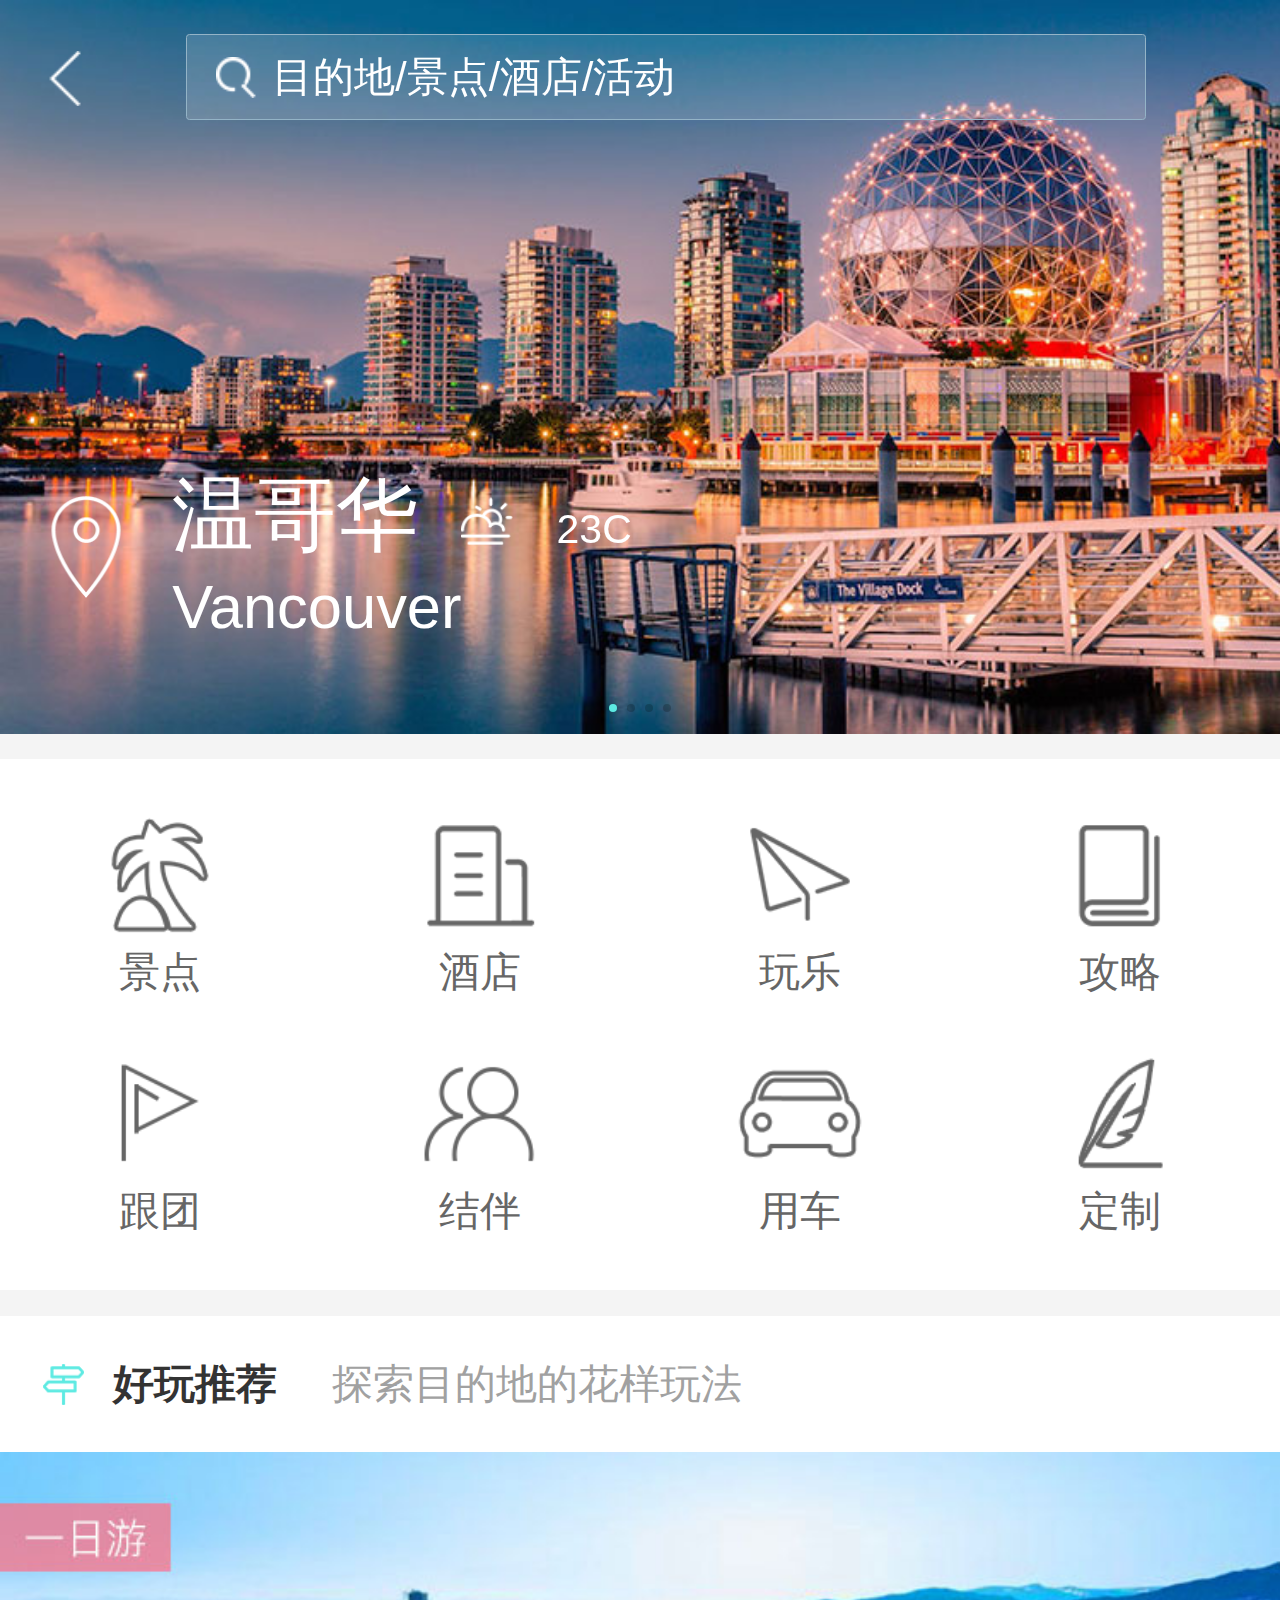
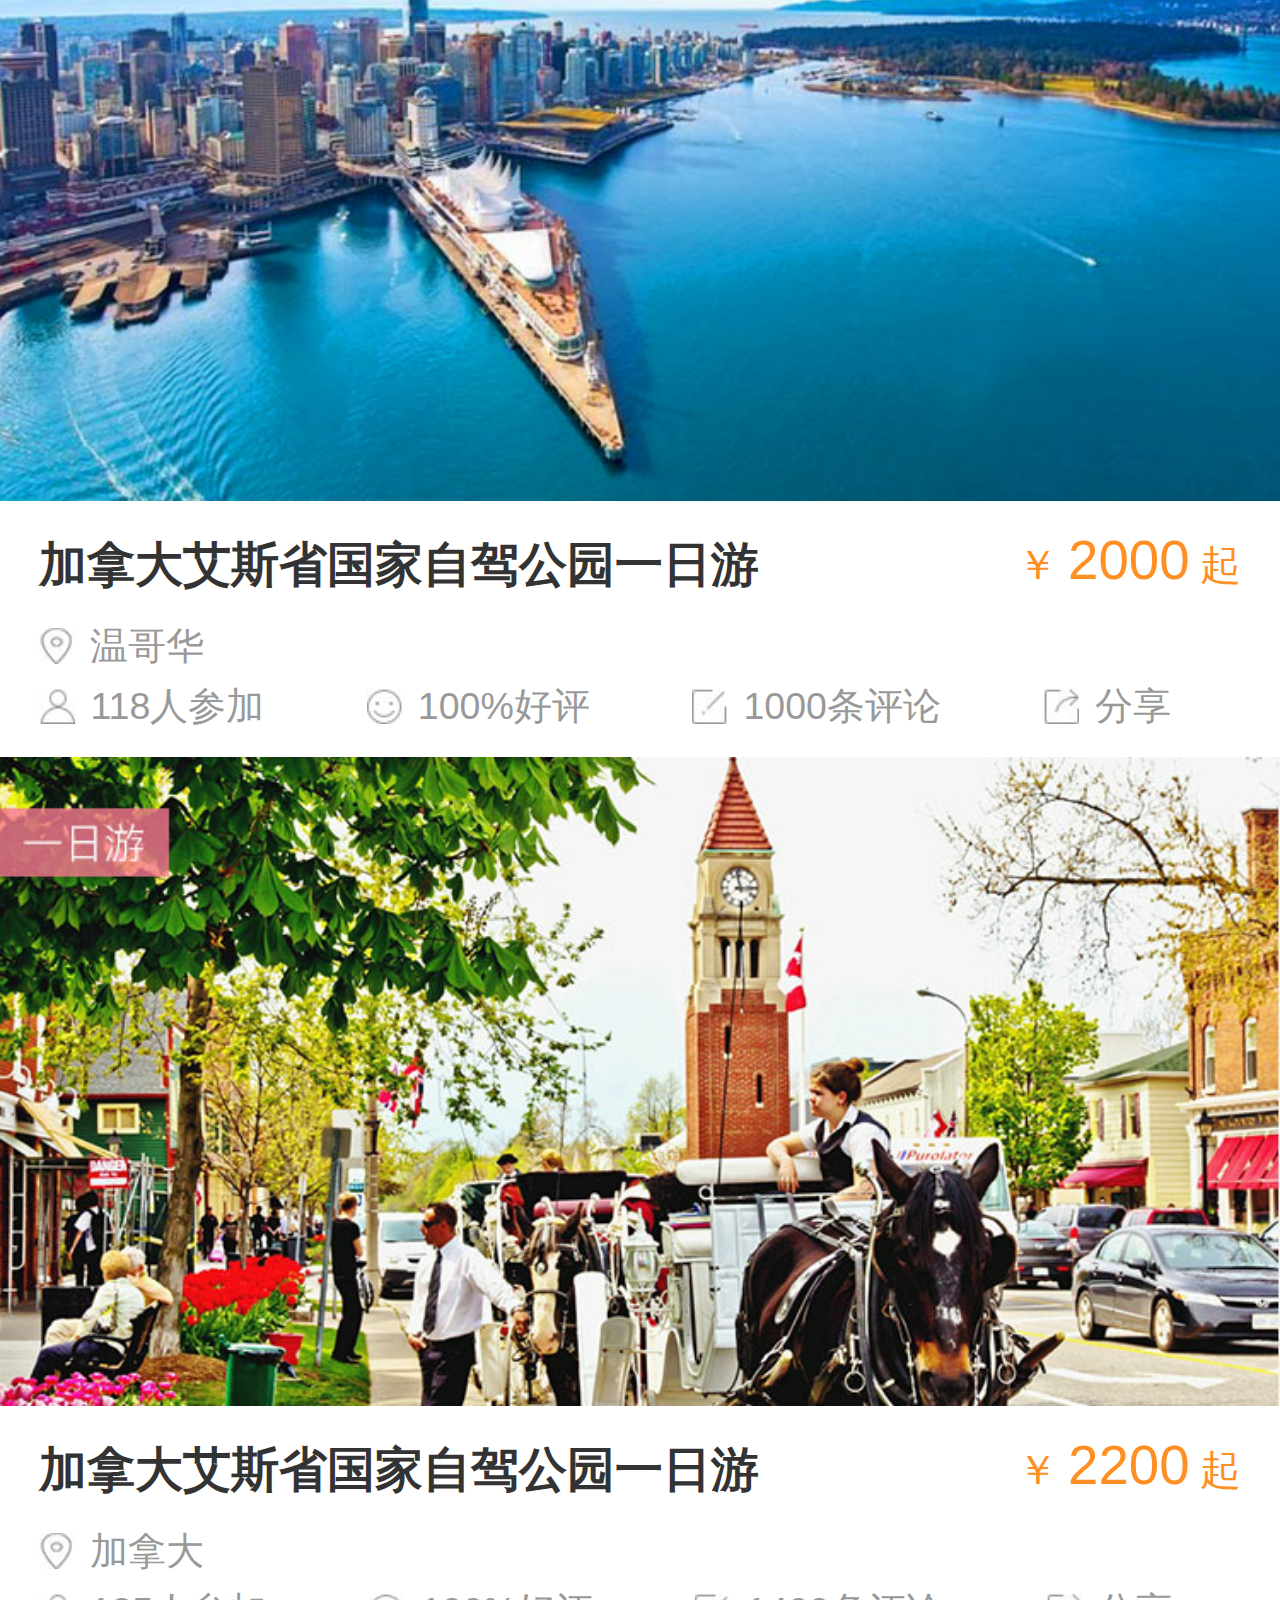
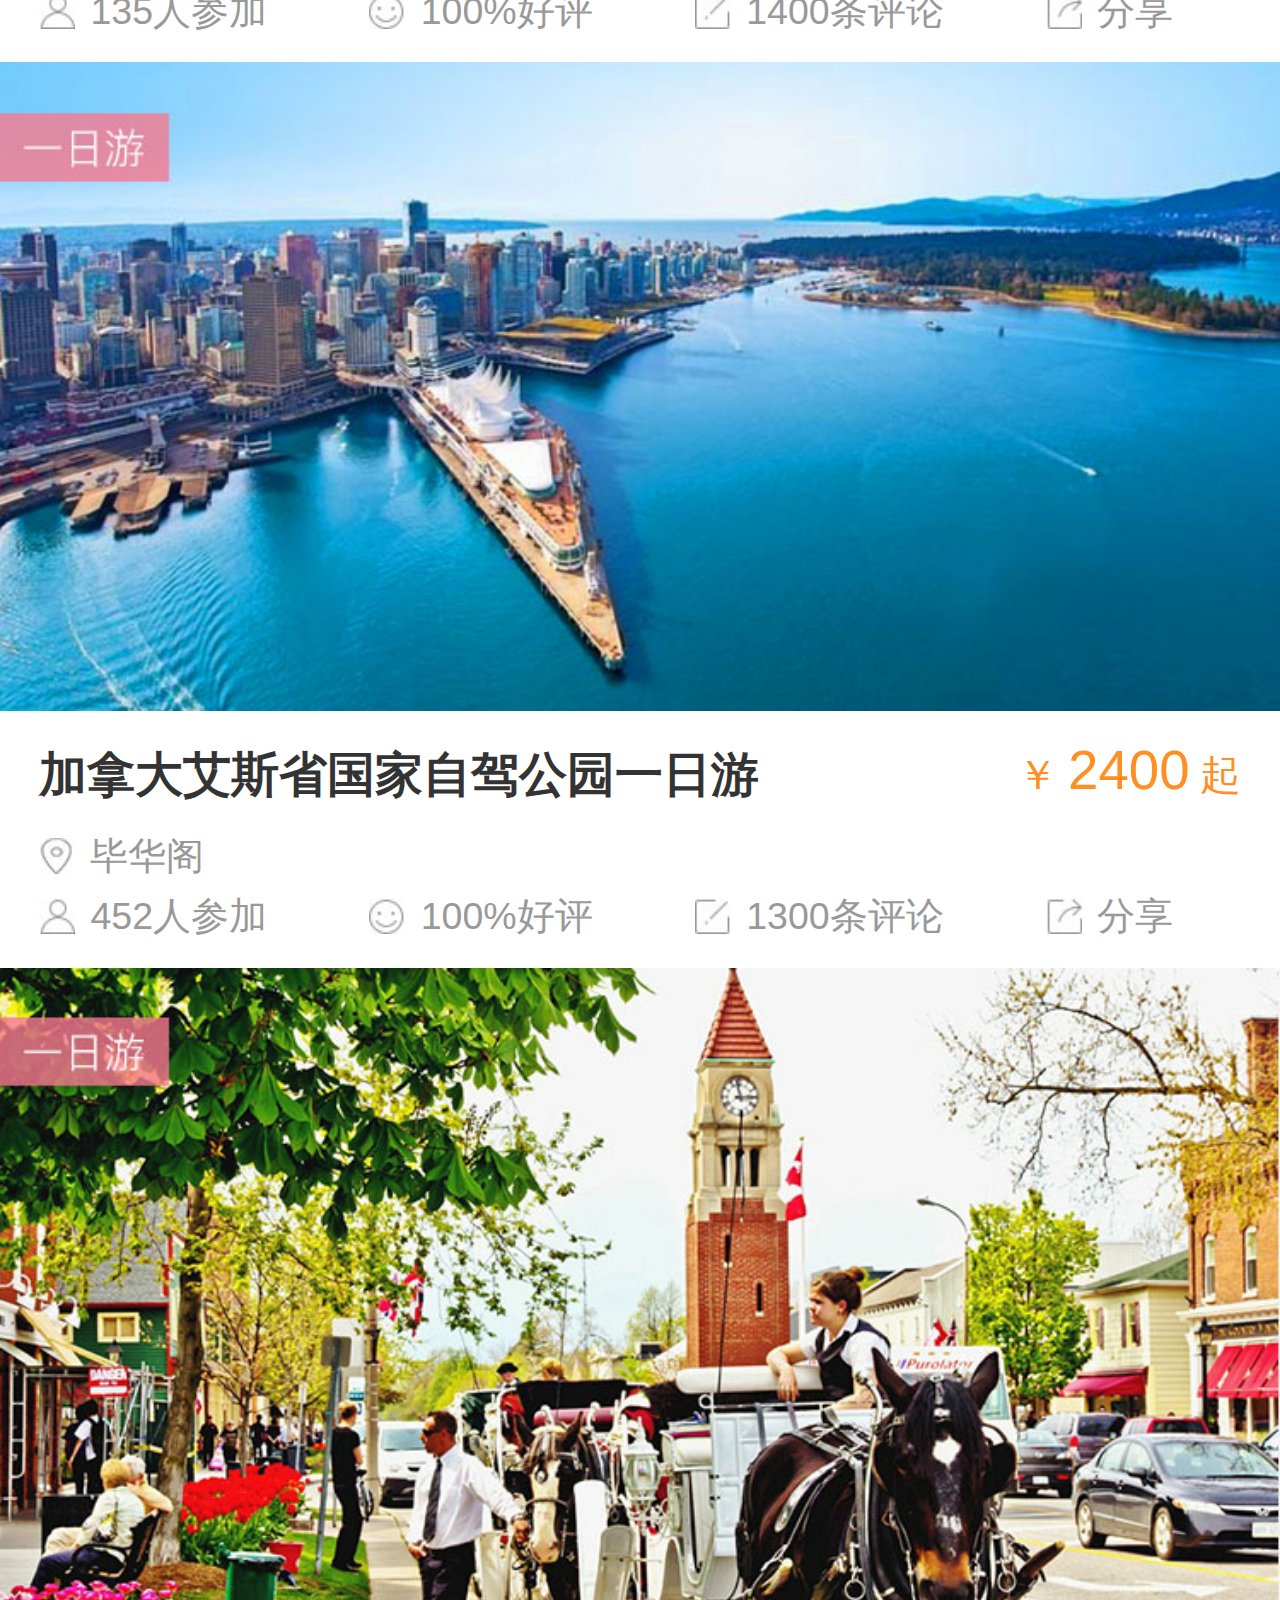
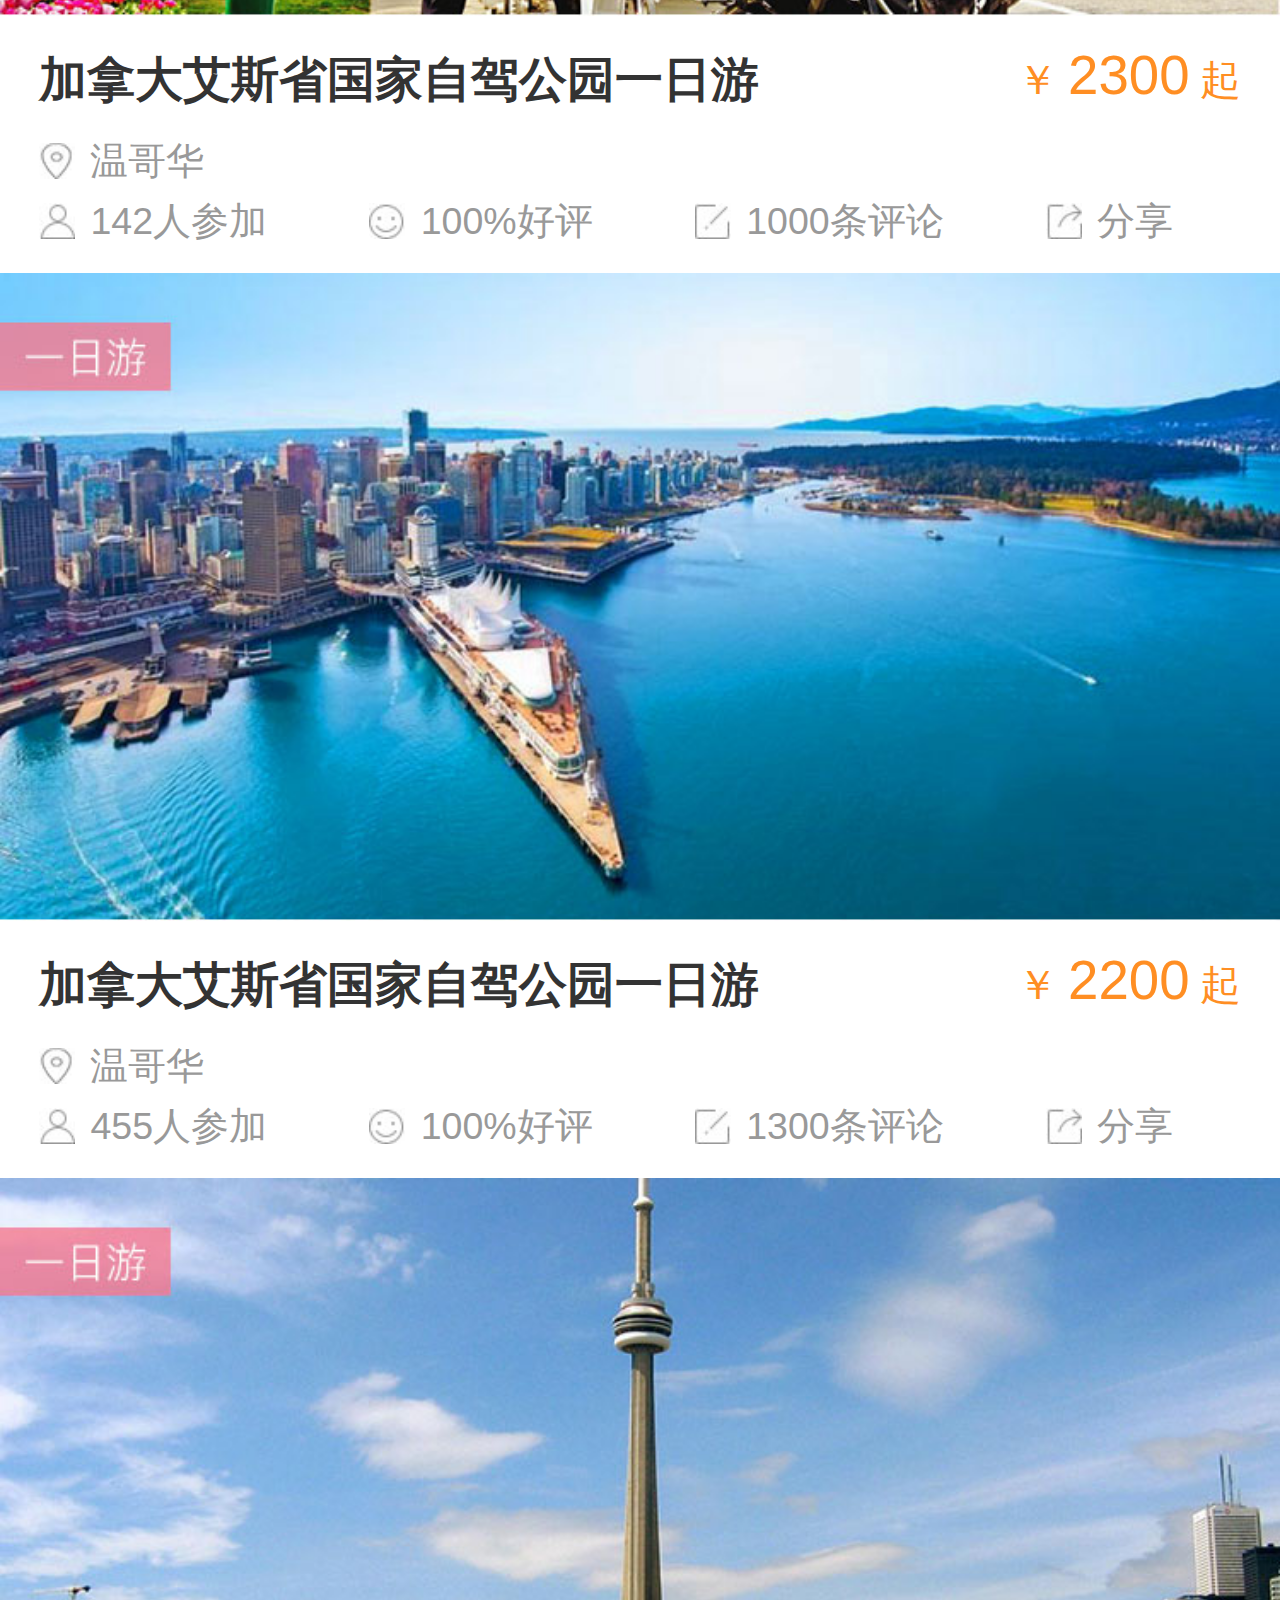
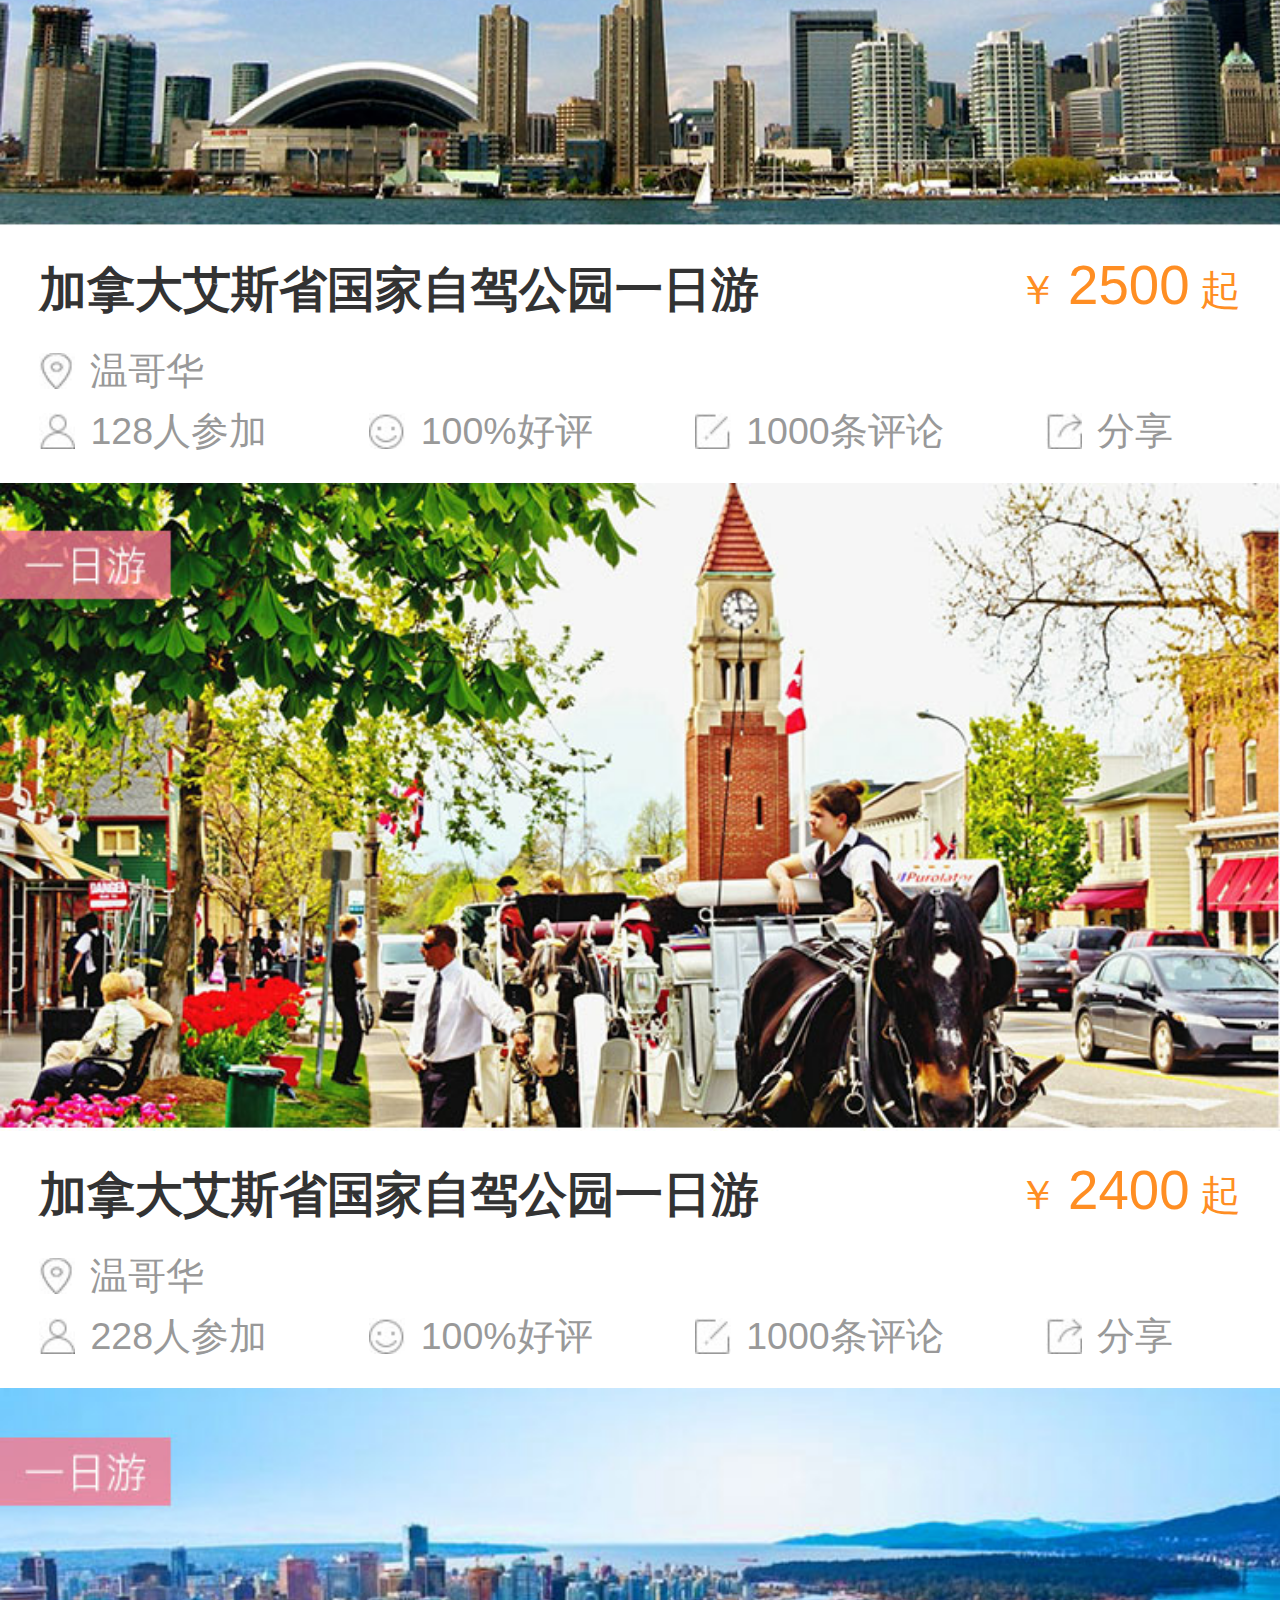
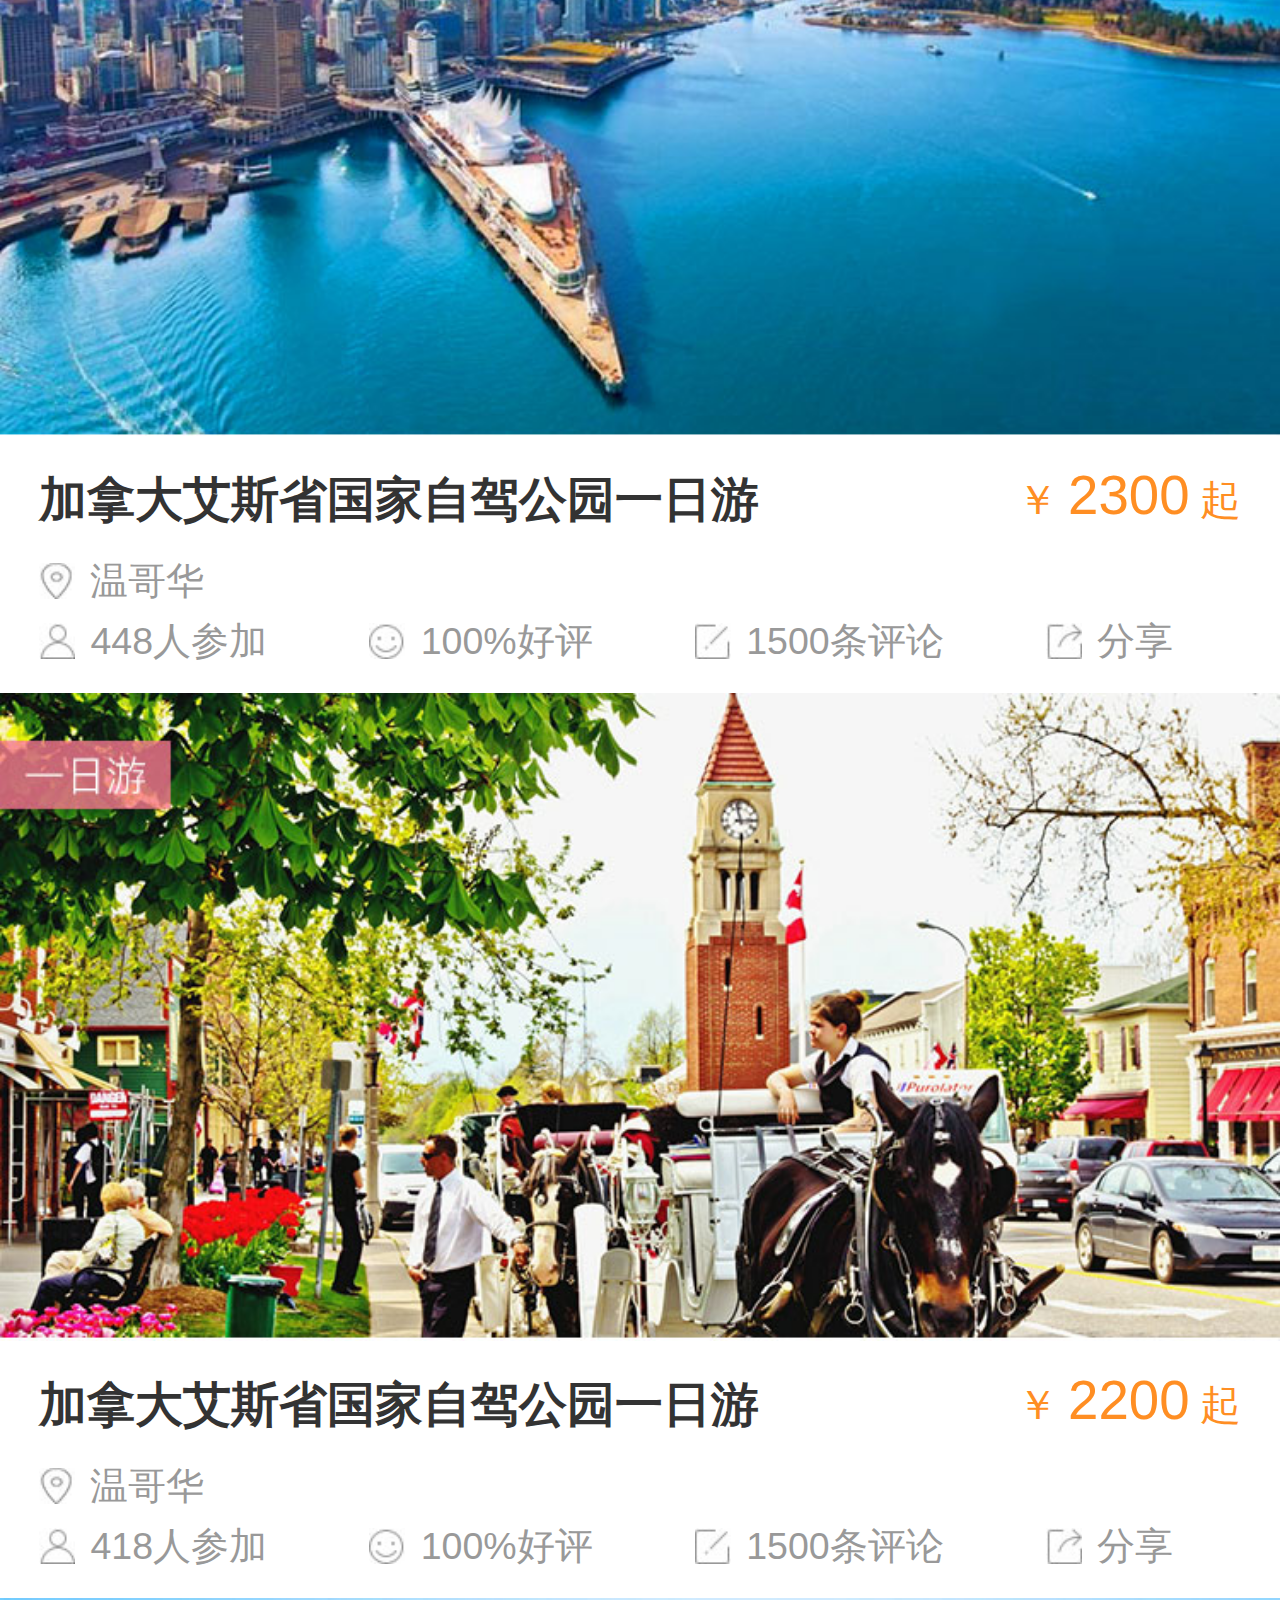
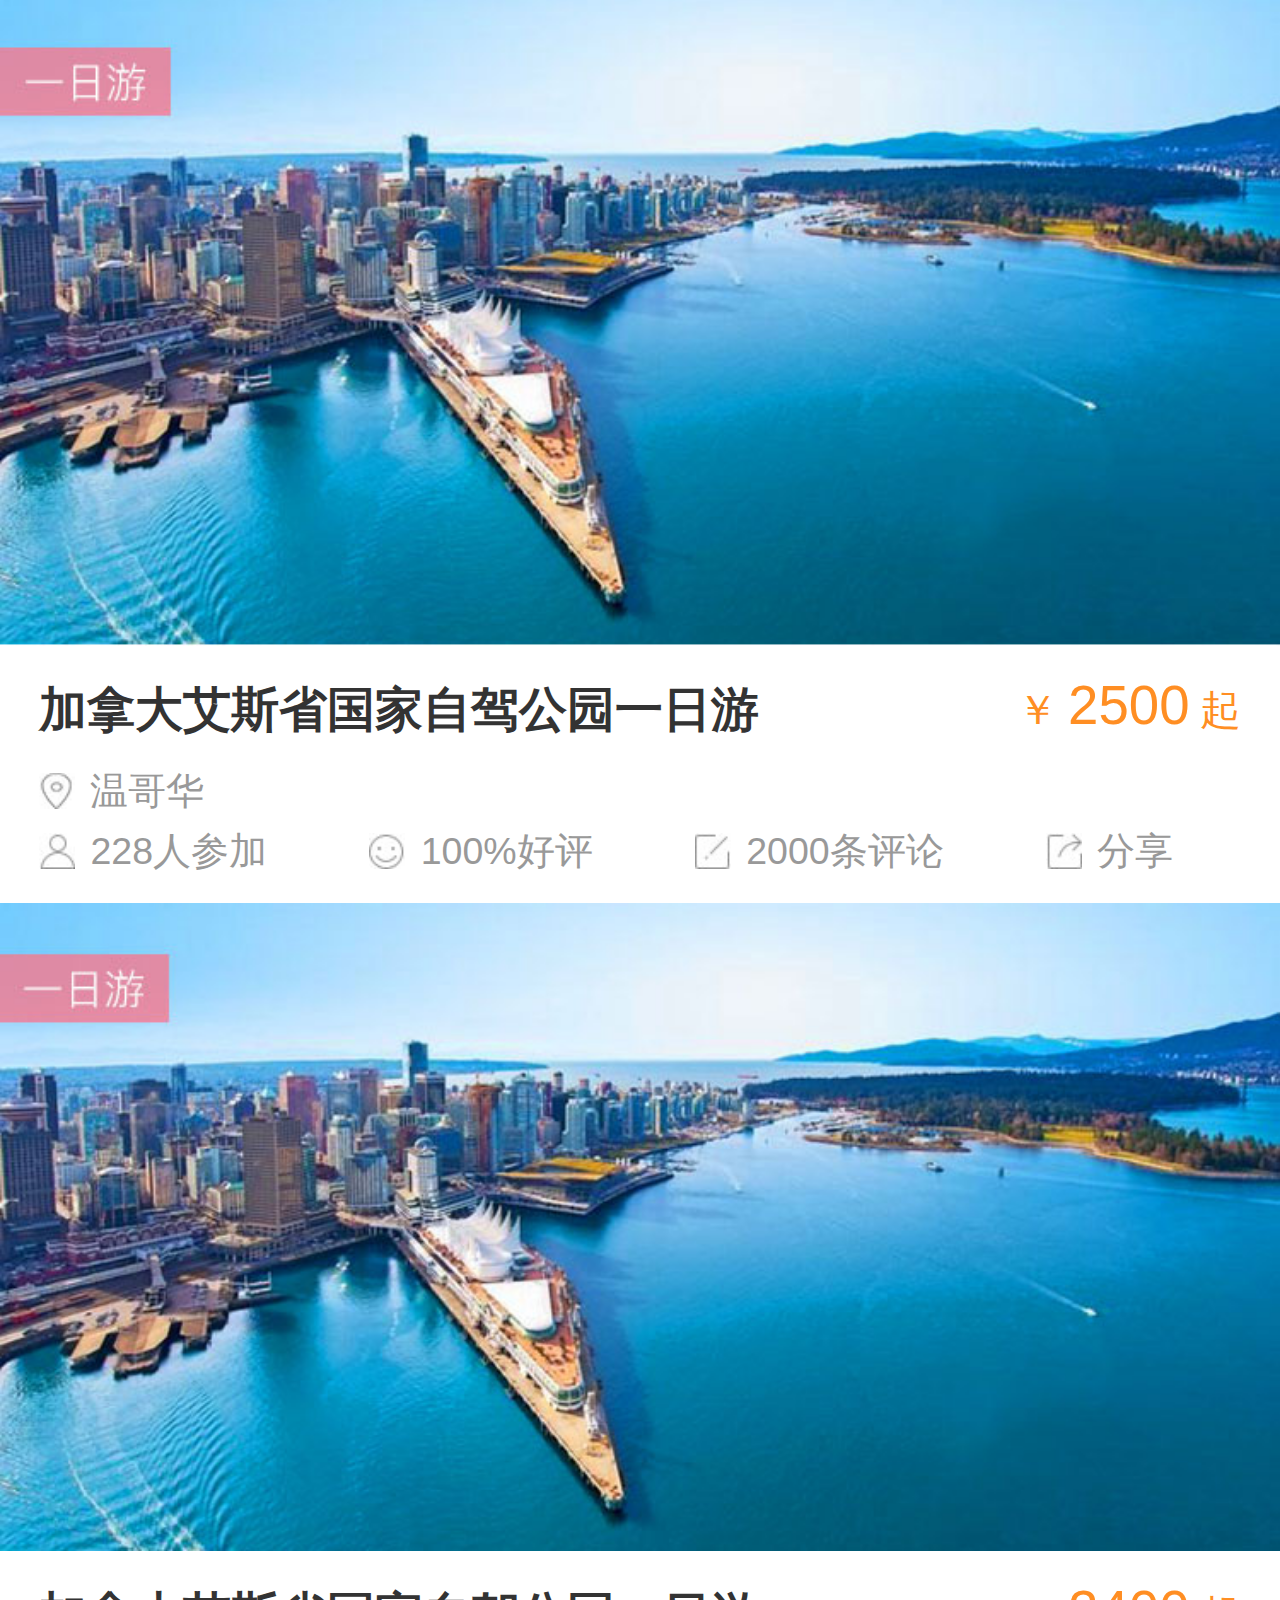
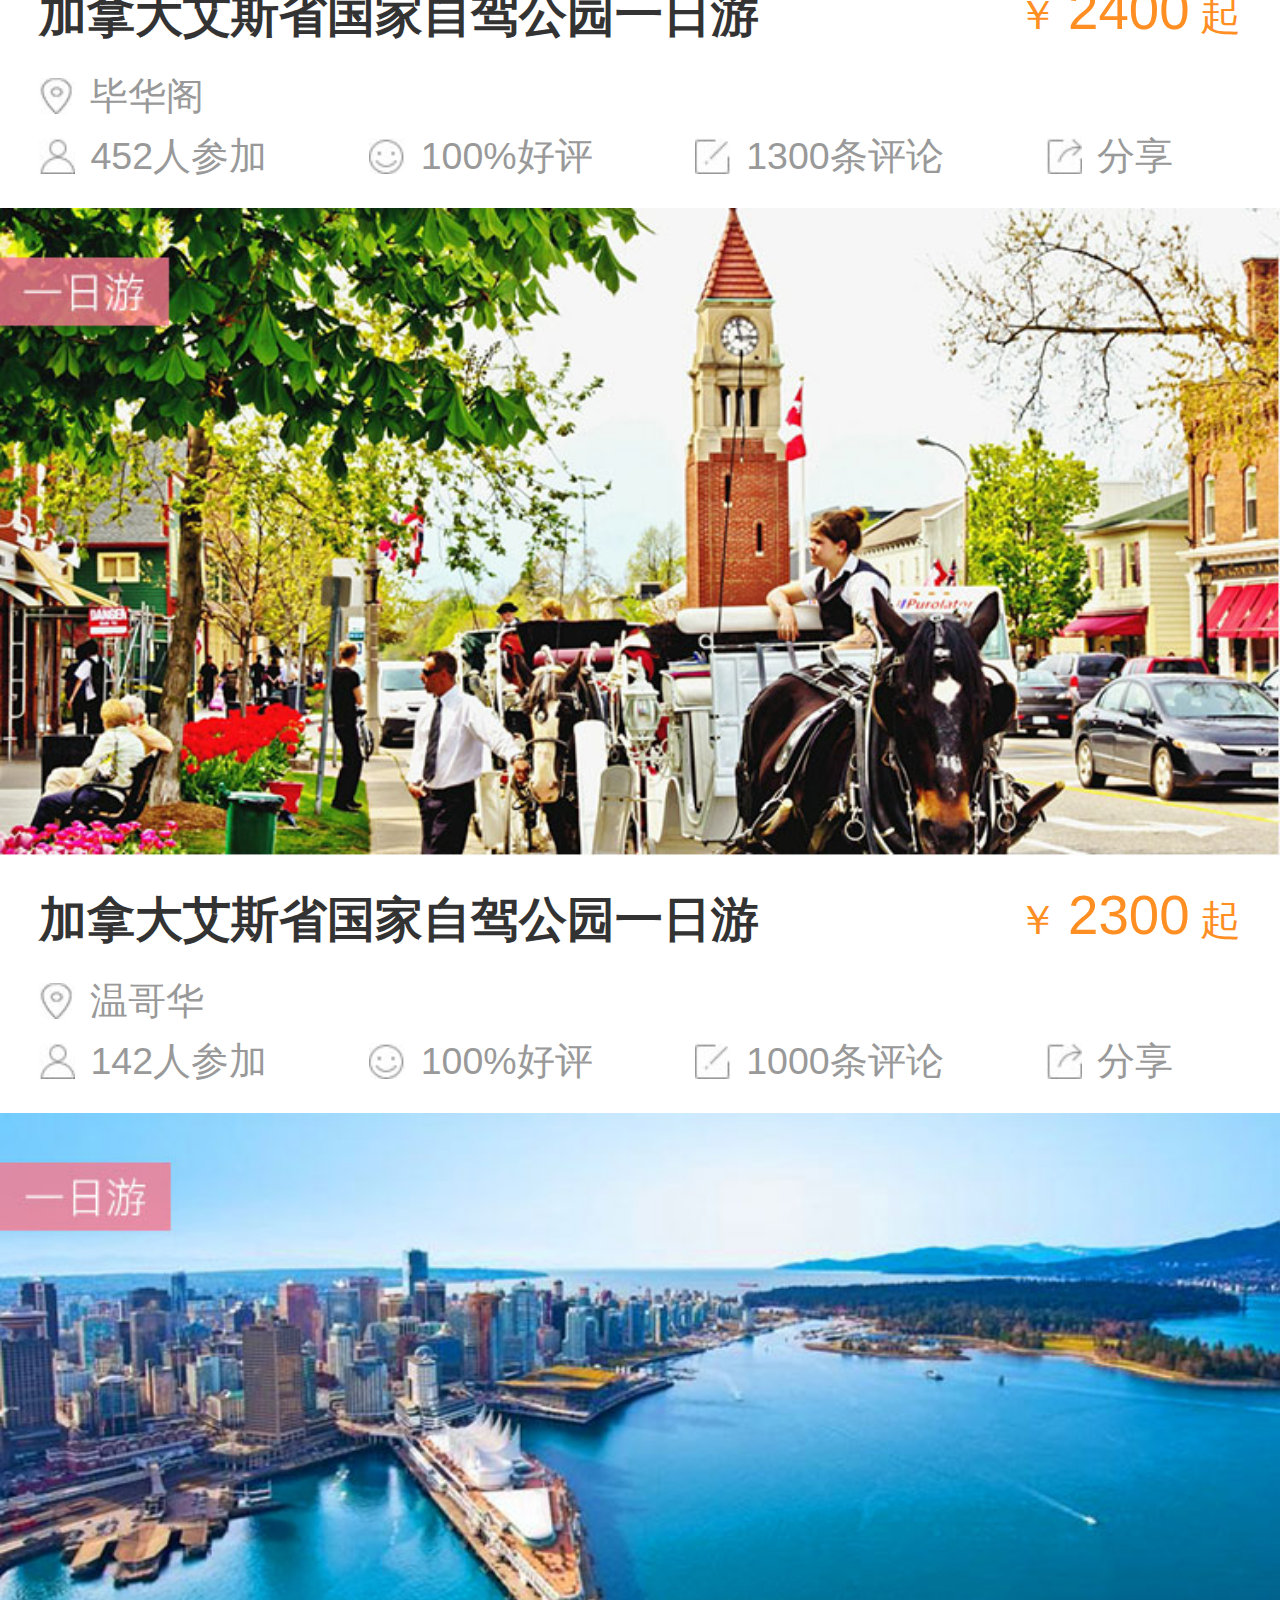
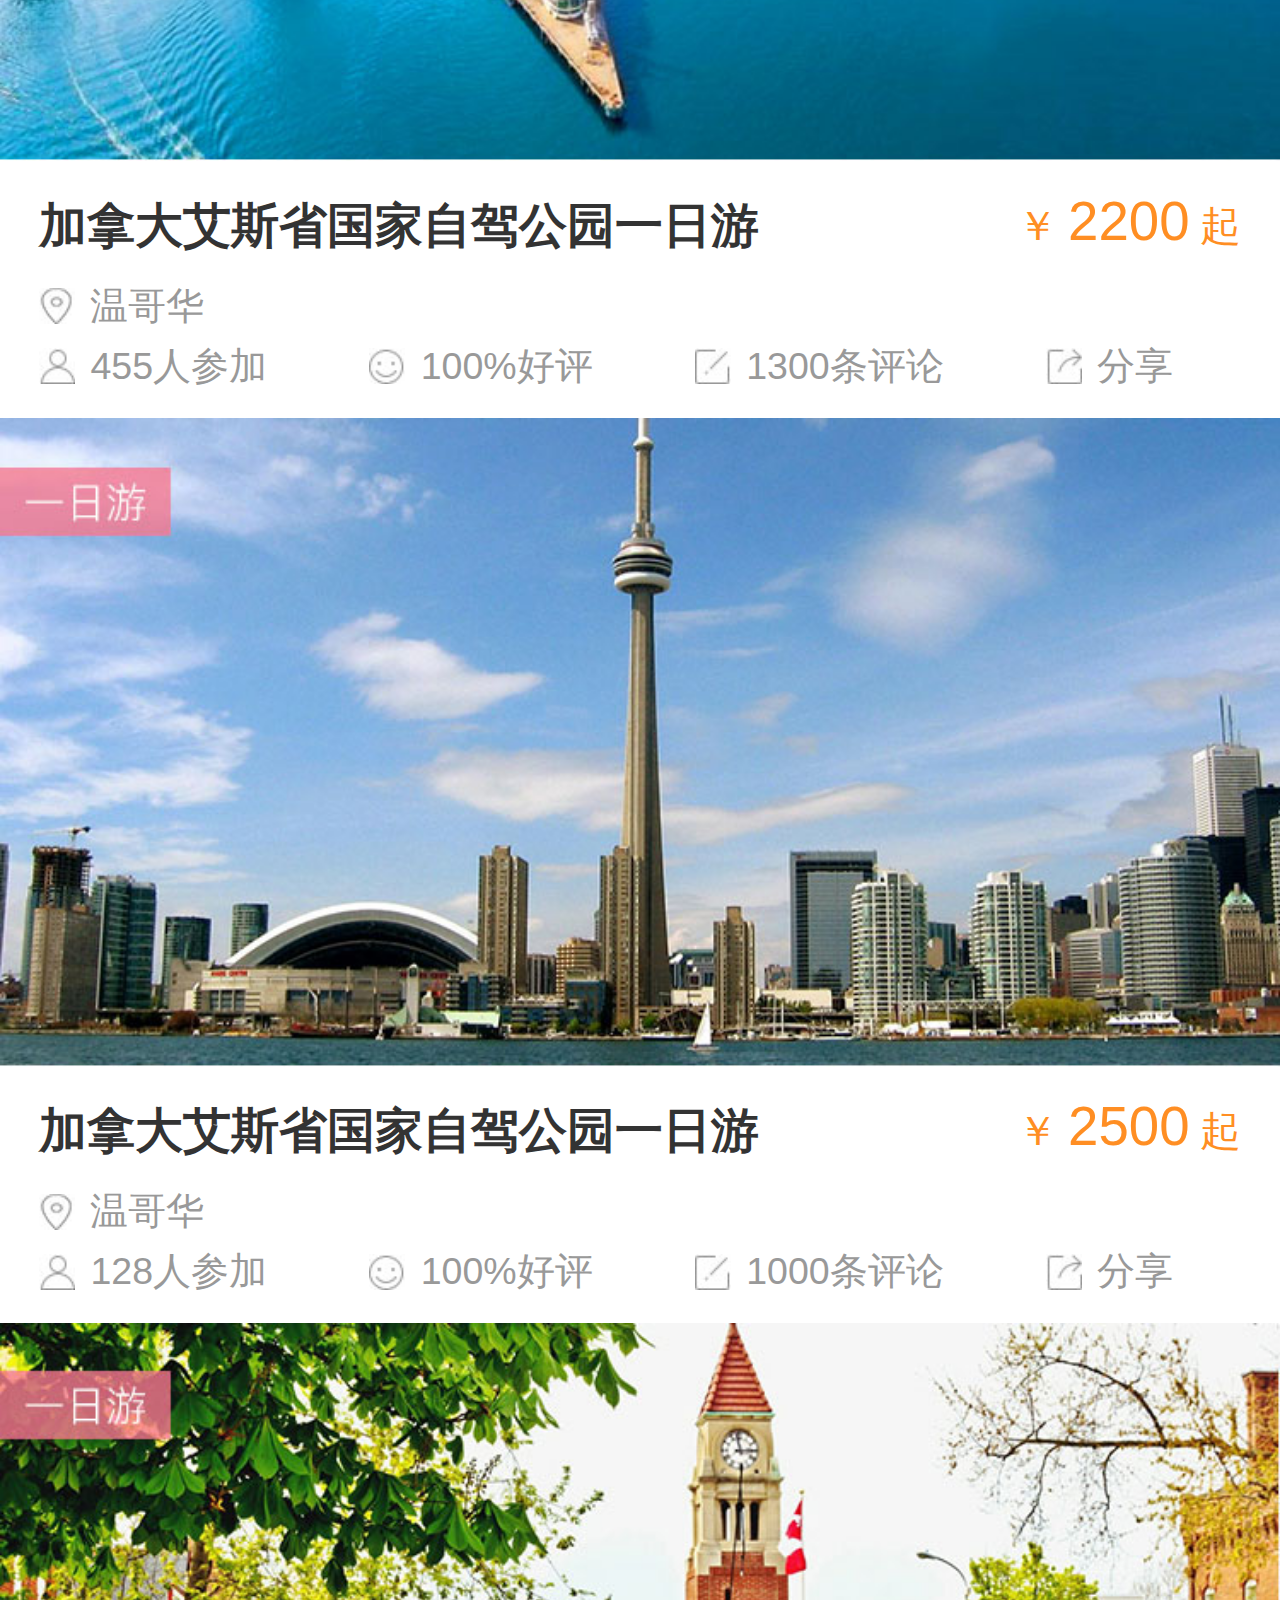
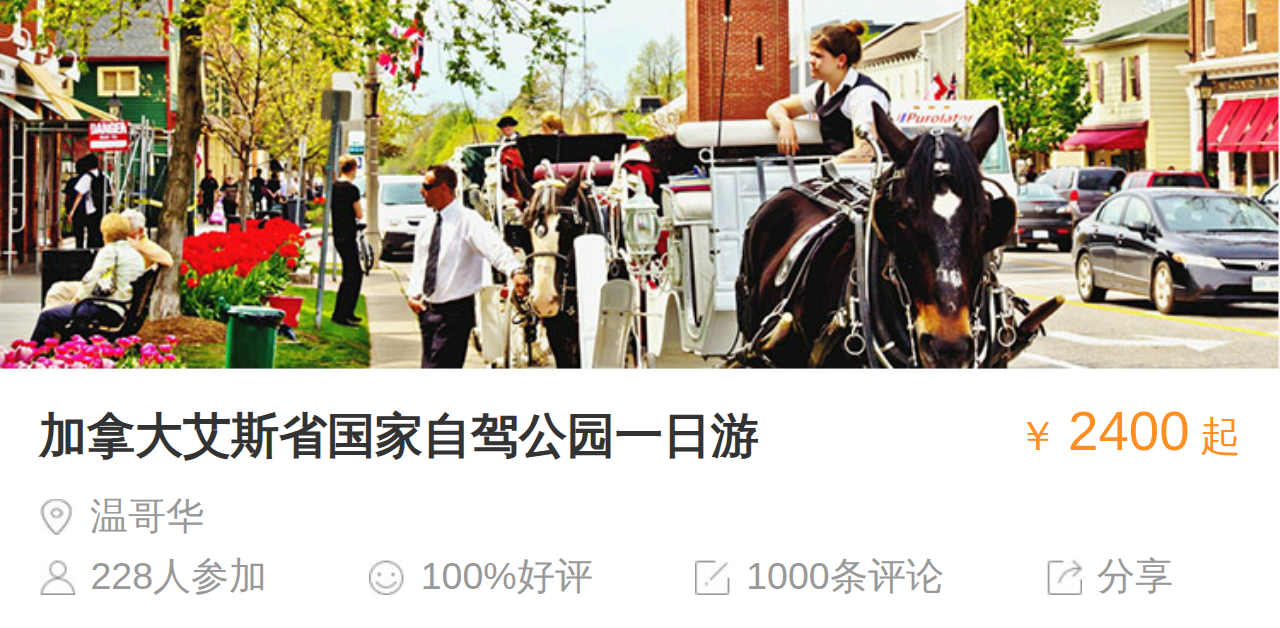
==== main.html @ 45d976ab "22" ====
<!DOCTYPE html>
<html>
<head lang="en">
    <meta charset="UTF-8">
    <meta name="viewport" content="width=device-width,initial-scale=1">
    <title>main</title>
    <link rel="stylesheet" href="plugins/swiper.css"/>
    <link rel="stylesheet" href="css/style.css"/>
    <link rel="stylesheet" href="css/main.css"/>
</head>
<body>
    <!--banner轮播区域-->
    <div class="swiper-container">
        <div class="swiper-wrapper">
            <div class="swiper-slide">
                <img src="images/banner01.jpg" alt="">
            </div>
            <div class="swiper-slide"><img src="images/banner01.jpg" alt=""></div>
            <div class="swiper-slide"><img src="images/banner01.jpg" alt=""></div>
            <div class="swiper-slide"><img src="images/banner01.jpg" alt=""></div>
        </div>
        <div class="swiper-pagination"></div>
    </div>
    <div class="txtArea">
        <div class="top">
            <a href="javascript:;" class="returnBtn"></a>
            <form action="">
                <label>
                    <input type="text" placeholder="目的地/景点/酒店/活动"/>
                </label>
            </form>
        </div>
        <div class="bot clearfix">
            <div class="pic"><img src="images/cityPosition.png" alt=""/></div>
            <div class="info_text">
                <p>
                    <span>温哥华</span>
                    <img src="images/weather.png" alt=""/>
                    <span class="wen_du">23C</span>
                </p>
                <p>
                    Vancouver
                </p>
            </div>
        </div>
    </div>

    <!-- 导航-->
    <div class="nav">
        <ul class="flex">
            <li>
                <a href="javascript:;">
                    <img src="images/sight.png" alt=""/><br>
                    <span>景点</span>
                </a>
            </li>
            <li>
                <a href="javascript:;">
                    <img src="images/bar.png" alt=""/><br>
                    <span>酒店</span>
                </a>
            </li>
            <li>
                <a href="javascript:;">
                    <img src="images/plane2.png" alt=""/><br>
                    <span>玩乐</span>
                </a>
            </li>
            <li>
                <a href="javascript:;">
                    <img src="images/strge.png" alt=""/><br>
                    <span>攻略</span>
                </a>
            </li>
            <li>
                <a href="javascript:;">
                    <img src="images/flag.png" alt=""/><br>
                    <span>跟团</span>
                </a>
            </li>
            <li>
                <a href="javascript:;">
                    <img src="images/person.png" alt=""/><br>
                    <span>结伴</span>
                </a>
            </li>
            <li>
                <a href="javascript:;">
                    <img src="images/car.png" alt=""/><br>
                    <span>用车</span>
                </a>
            </li>
            <li>
                <a href="javascript:;">
                    <img src="images/order.png" alt=""/><br>
                    <span>定制</span>
                </a>
            </li>
        </ul>
    </div>
    <div class="main">
        <!-- 标题-->
        <div class="title">
            <h4>
                 好玩推荐
                <span>探索目的地的花样玩法</span>
            </h4>
        </div>
        <!-- 风景展示-->
        <ul></ul>
    </div>
</body>
</html>
<script src="js/jquery-3.1.0.min.js"></script>
<script src="plugins/swiper-3.4.1.min.js"></script>
<script src="js/resize.js"></script>
<script src="js/Maindata.js"></script>
<script>
    $(function(){
        GetData.init();
    })
</script>
---- css/style.css ----
body,h1,h2,h3,h4,h5,h6,dl,dd,dt,ol,ul,a,p{padding:0;margin:0;}
body{font-family:"Microsoft Yahei",Arial,Helvetica,sans-serif;}
ul li,ol li{list-style:none;}
img,input{border:none;vertical-align:top;outline:none;}
a{text-decoration:none;outline:none;}
.clearfix:after{content:"200B";display:block;height:0;font-size:0;clear:both;}
i{font-style:normal;font-family:consolas;color:#666;}
.flex{display:flex;flex-wrap: wrap;justify-content: space-between;}
body,html{height:100%;}
::-webkit-input-placeholder {color:#fff;}
::-moz-placeholder{color:#fff}
::-moz-placeholder{color:#fff;}
::-ms-input-placeholder{color:#fff;}
---- css/main.css ----
body {
  background: #f4f4f4;
}
.swiper-wrapper {
  position: relative;
}
.swiper-wrapper img {
  width: 100%;
  height: 14.33333333rem;
}
.txtArea {
  position: absolute;
  top: 0;
  height: 40px;
  width: 100%;
  z-index: 10;
}
.txtArea .top {
  margin-top: 0.66666667rem;
  height: 1.6rem;
}
.txtArea .top .returnBtn {
  float: left;
  width: 1.06666667rem;
  height: 1.06666667rem;
  background: url(../images/returnBtn.png) no-repeat center / cover;
  line-height: 1.6rem;
  margin: 0.33333333rem 1.83333333rem 0 0.73333333rem;
}
.txtArea .top label input {
  width: 17rem;
  font-size: 0.8rem;
  height: 1.6rem;
  border-radius: 0.06666667rem;
  border: 1px solid #94b4c7;
  color: white;
  display: block;
  background: rgba(255, 255, 255, 0.15) url(../images/navicon.png) no-repeat 0.56666667rem center;
  background-size: 0.8rem 0.8rem;
  padding-left: 1.66666667rem;
}
.txtArea .bot {
  position: absolute;
  top: 9rem;
}
.txtArea .bot .pic {
  float: left;
}
.txtArea .bot .pic img {
  height: 2.03333333rem;
  width: 2.03333333rem;
  padding: 0.66666667rem 0.66666667rem 0;
}
.txtArea .bot .info_text {
  float: left;
  color: #fff;
}
.txtArea .bot .info_text p {
  font-size: 1.2rem;
}
.txtArea .bot .info_text p span {
  fon-weight: bold;
  font-size: 1.6rem;
}
.txtArea .bot .info_text p span.wen_du {
  font-size: 0.8rem;
}
.txtArea .bot .info_text p img {
  width: 1.03333333rem;
  height: 1.03333333rem;
  padding: 0.66666667rem 0.5rem 0;
}
.nav {
  margin: 0.5rem 0;
  background: #fff;
}
.nav ul {
  padding-bottom: 1rem;
}
.nav ul li {
  text-align: center;
  width: 25%;
  margin-top: 1rem;
}
.nav ul li a {
  color: #666666;
}
.nav ul li a img {
  width: 2.5rem;
  height: 2.5rem;
}
.nav ul li a span {
  font-size: 0.8rem;
  line-height: 1.06666667rem;
}
.main {
  margin-top: 0.5rem;
}
.main .title {
  background: #fff;
  height: 2.66666667rem;
  line-height: 2.66666667rem;
}
.main .title h4 {
  font-size: 0.8rem;
  background: url(../images/arrow.png) no-repeat 0.8rem center;
  padding: 0 2.2rem;
  background-size: 0.86666667rem 0.86666667rem;
  color: #333;
  font-weight: 600;
}
.main .title h4 span {
  font-size: 0.8rem;
  padding: 0 0.86666667rem;
  color: #a1a1a1;
  font-weight: normal;
}
.main ul li {
  background: #fff;
}
.main ul li img {
  width: 100%;
  height: 12.66666667rem;
}
.main ul li .top_info {
  padding: 0.33333333rem 0.76666667rem 0;
}
.main ul li .top_info h4 {
  float: left;
  font-size: 0.93333333rem;
  line-height: 1.83333333rem;
  height: 1.83333333rem;
  color: #333;
}
.main ul li .top_info p {
  float: right;
  line-height: 1.66666667rem;
  color: #ff8e23;
  font-size: 0.8rem;
  height: 1.66666667rem;
}
.main ul li .top_info p span {
  font-size: 1.06666667rem;
  padding: 0 0.2rem;
}
.main ul li .bot_info {
  padding: 0 0.76666667rem 0.5rem;
}
.main ul li .bot_info a {
  color: #999999;
  font-size: 0.73333333rem;
  margin-right: 2rem;
  padding-left: 1rem;
}
.main ul li .bot_info a.place {
  background: url(../images/label01.jpg) no-repeat left center;
  background-size: 0.7rem 0.7rem;
}
.main ul li .bot_info a.joiner {
  background: url(../images/label02.jpg) no-repeat left center;
  background-size: 0.7rem 0.7rem;
}
.main ul li .bot_info a.tise {
  background: url(../images/label03.jpg) no-repeat left center;
  background-size: 0.7rem 0.7rem;
}
.main ul li .bot_info a.num {
  background: url(../images/label04.jpg) no-repeat left center;
  background-size: 0.7rem 0.7rem;
}
.main ul li .bot_info a.share {
  background: url(../images/label05.jpg) no-repeat left center;
  background-size: 0.7rem 0.7rem;
  margin-right: 0;
}
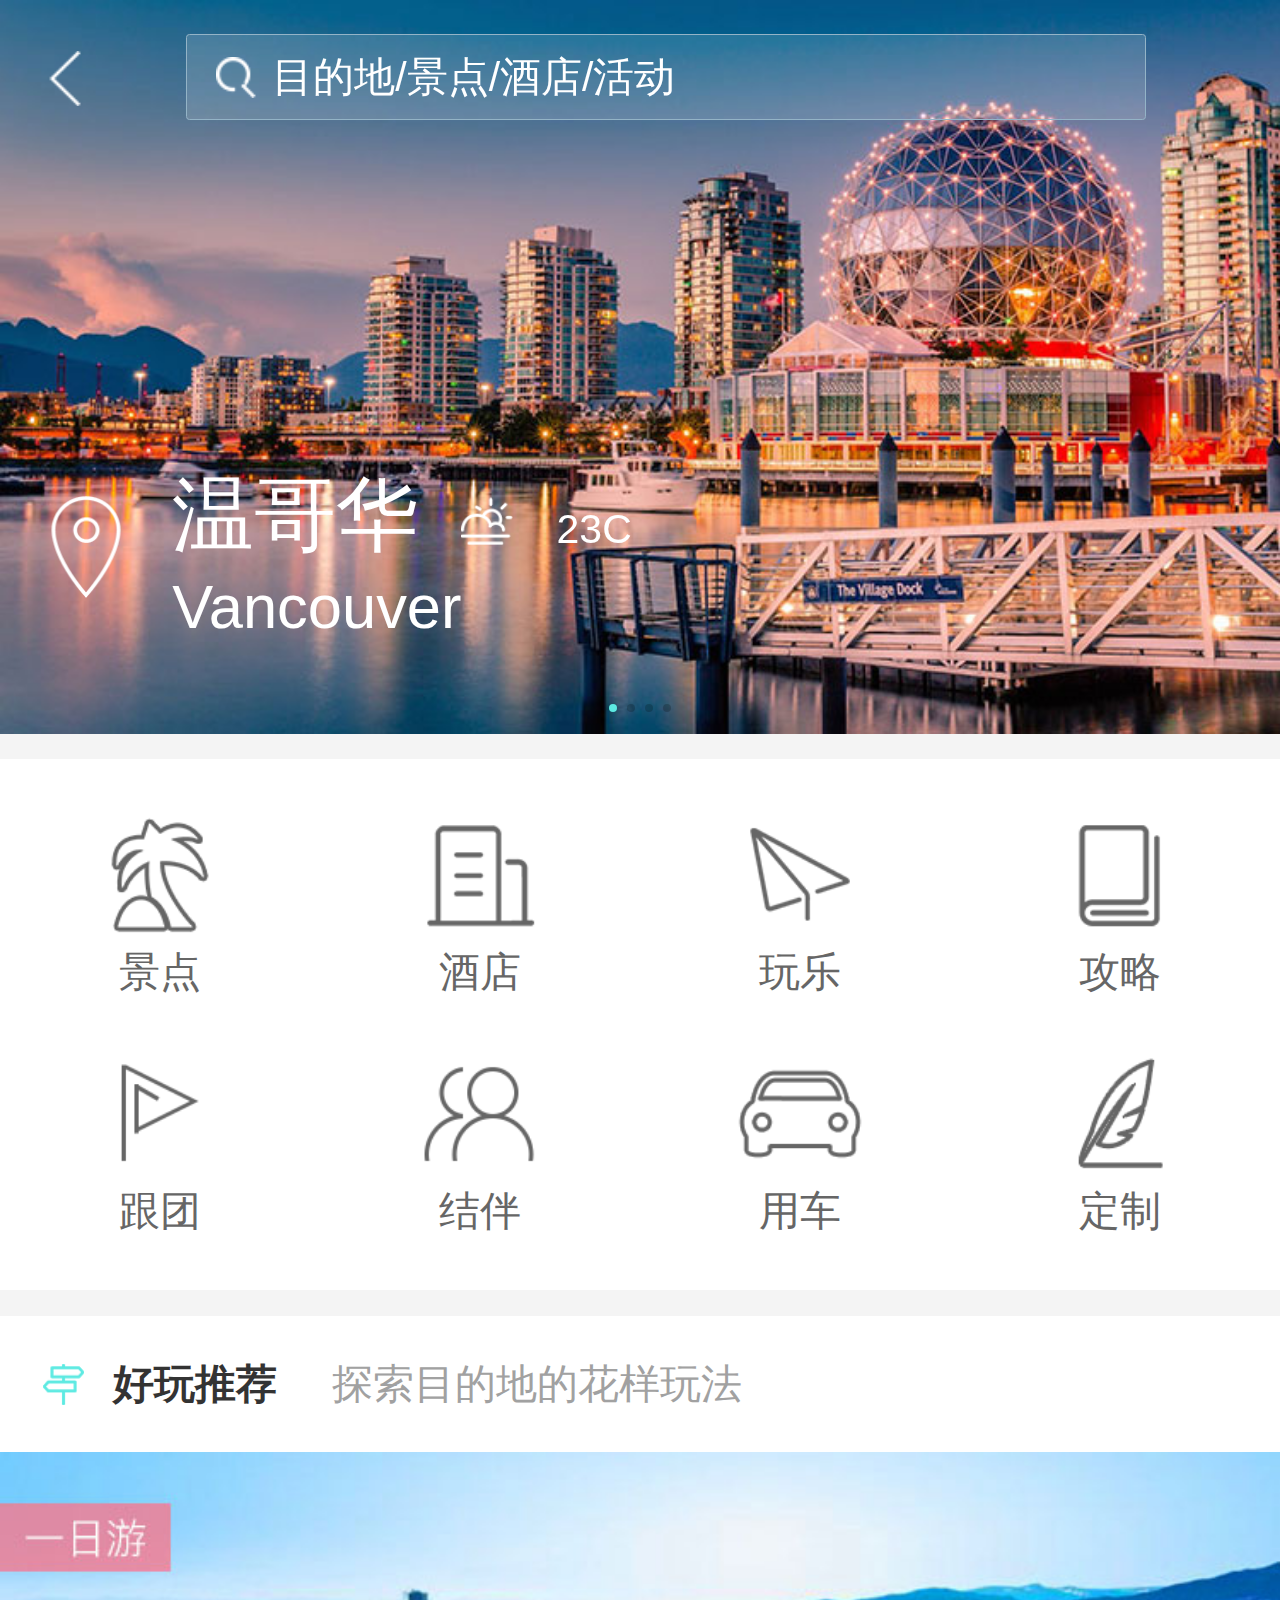
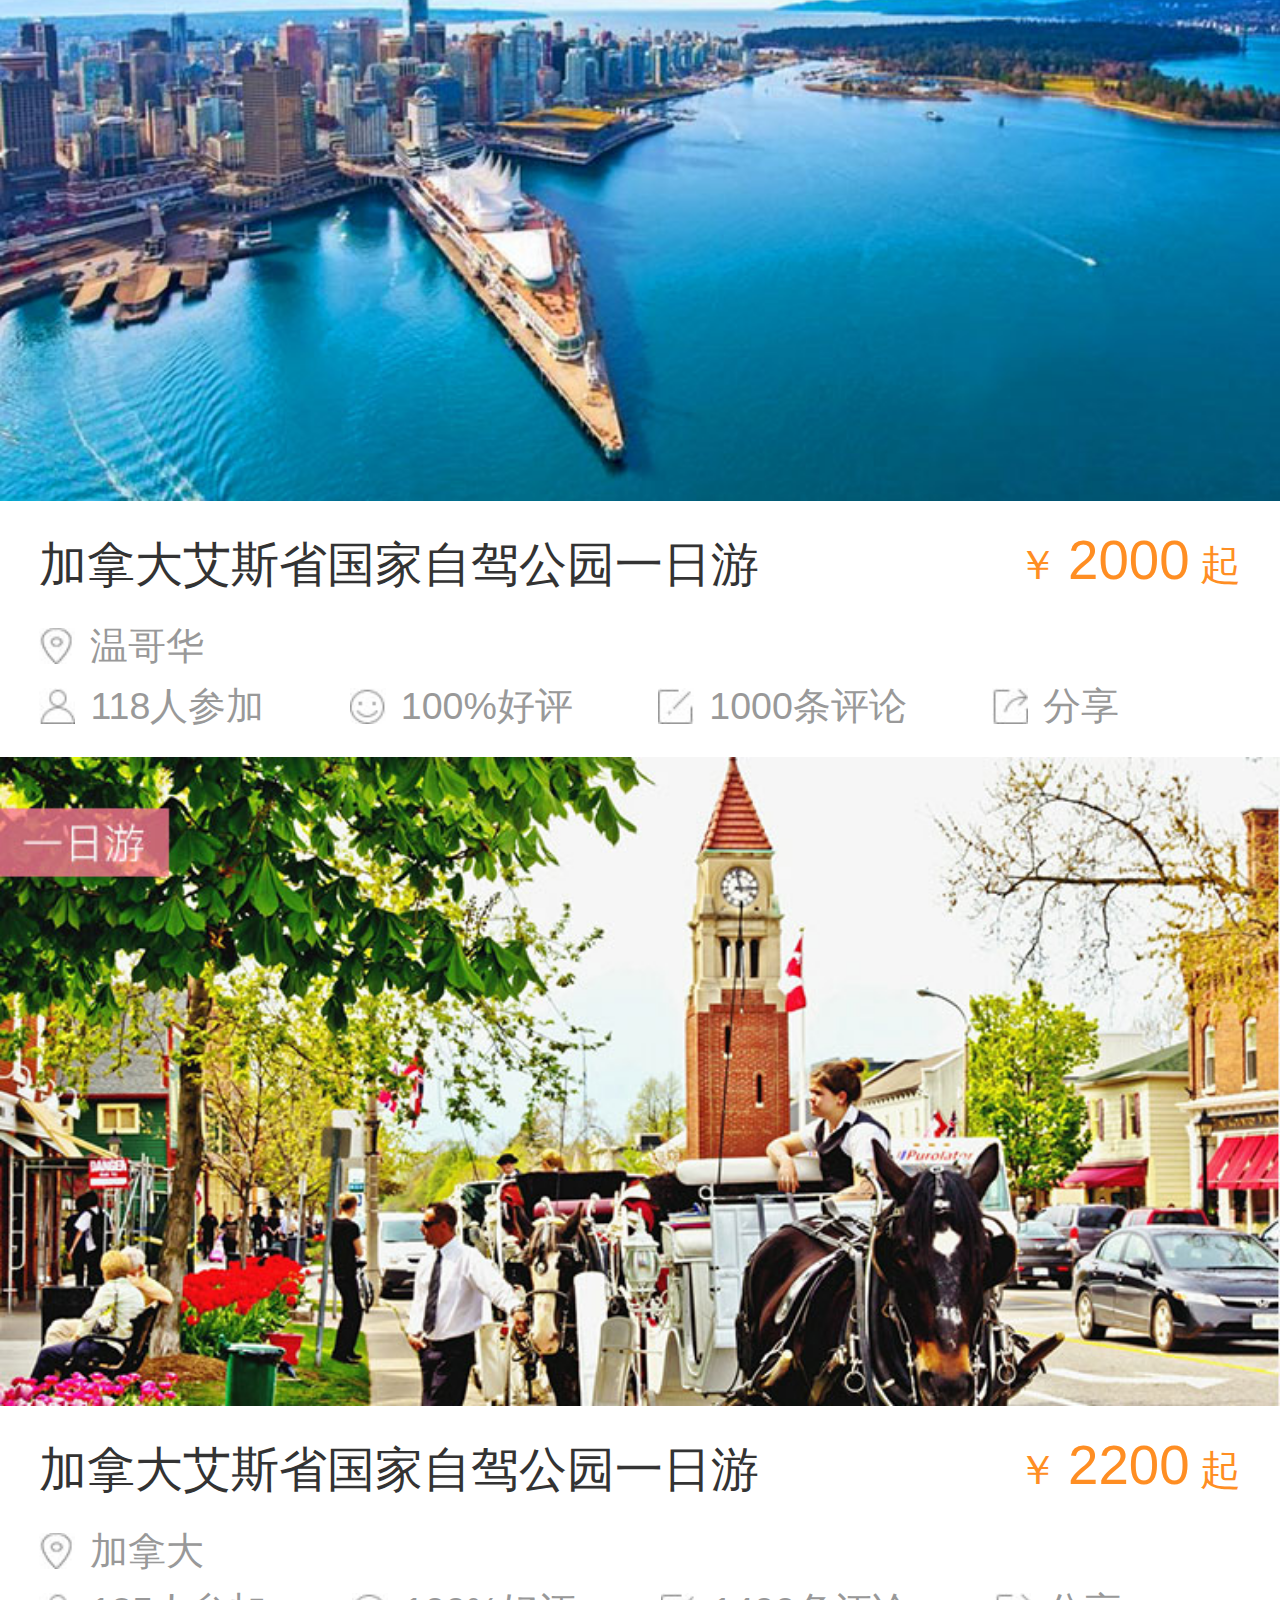
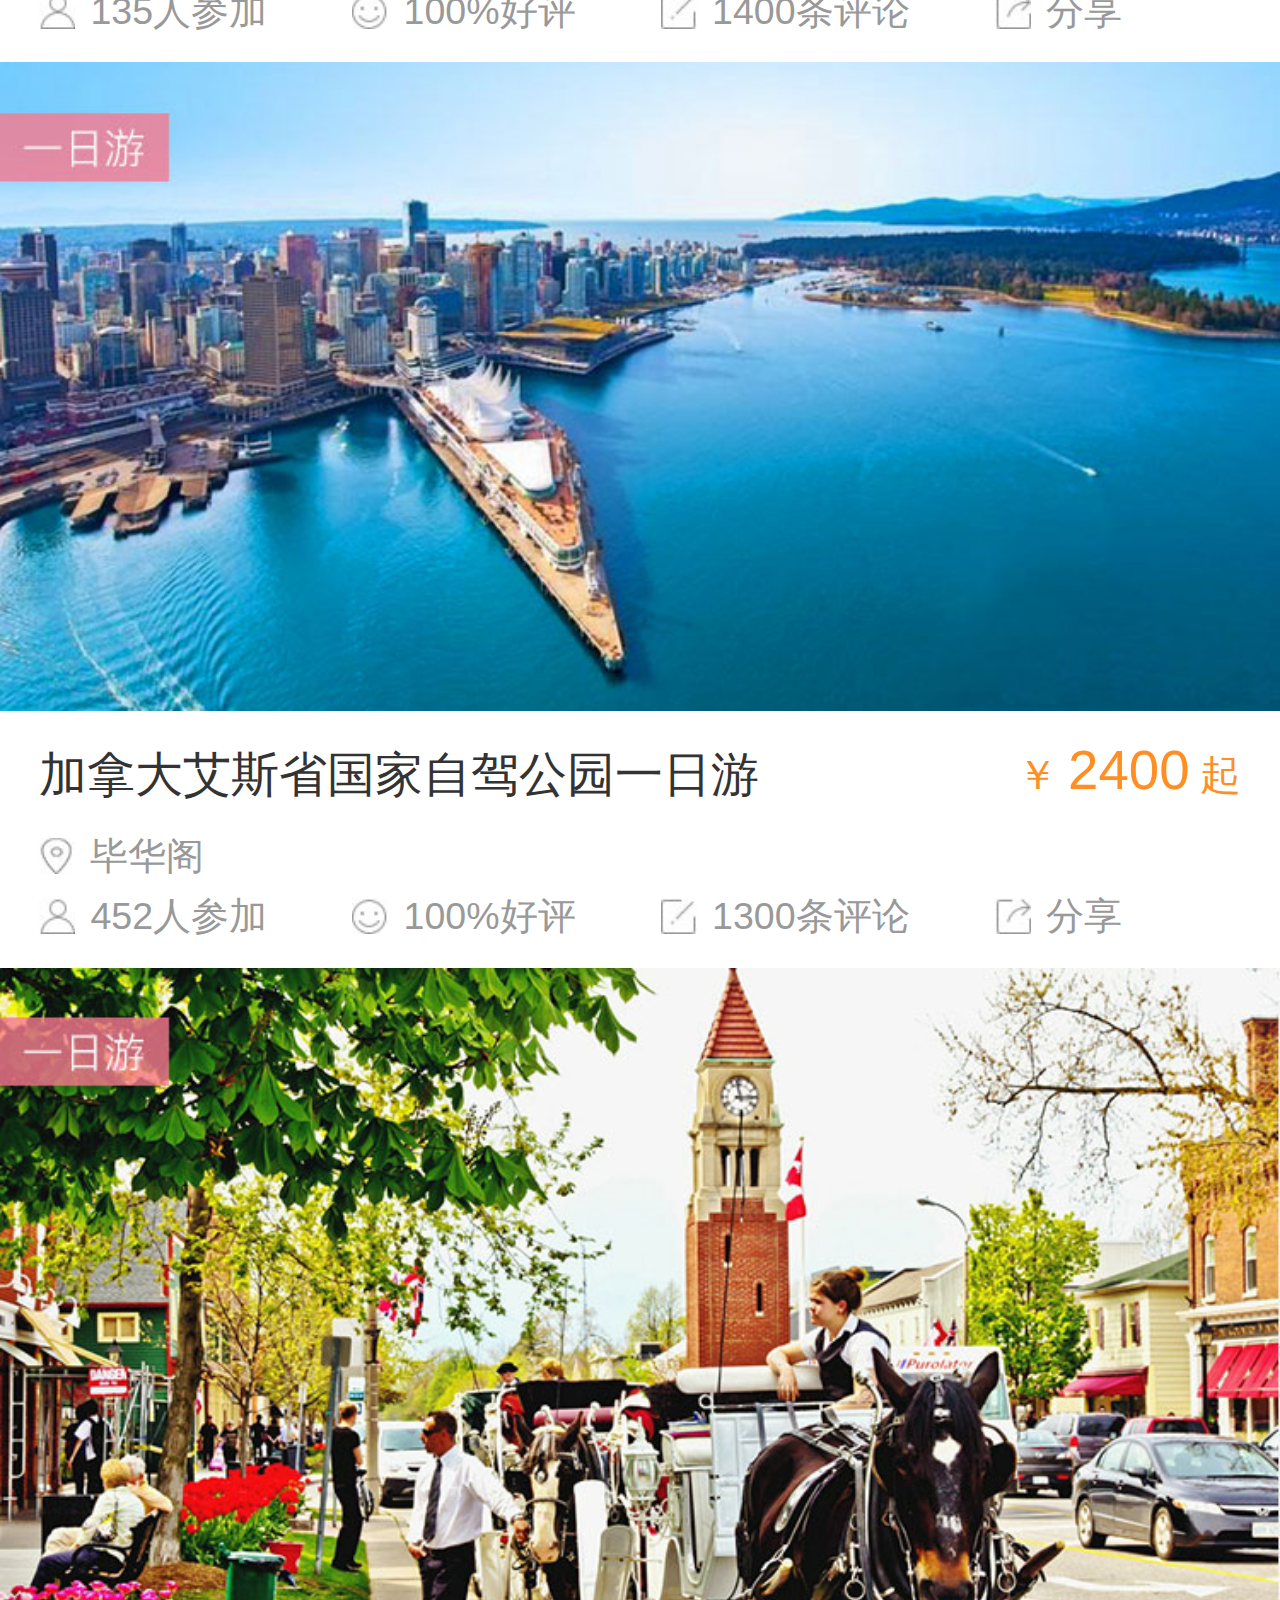
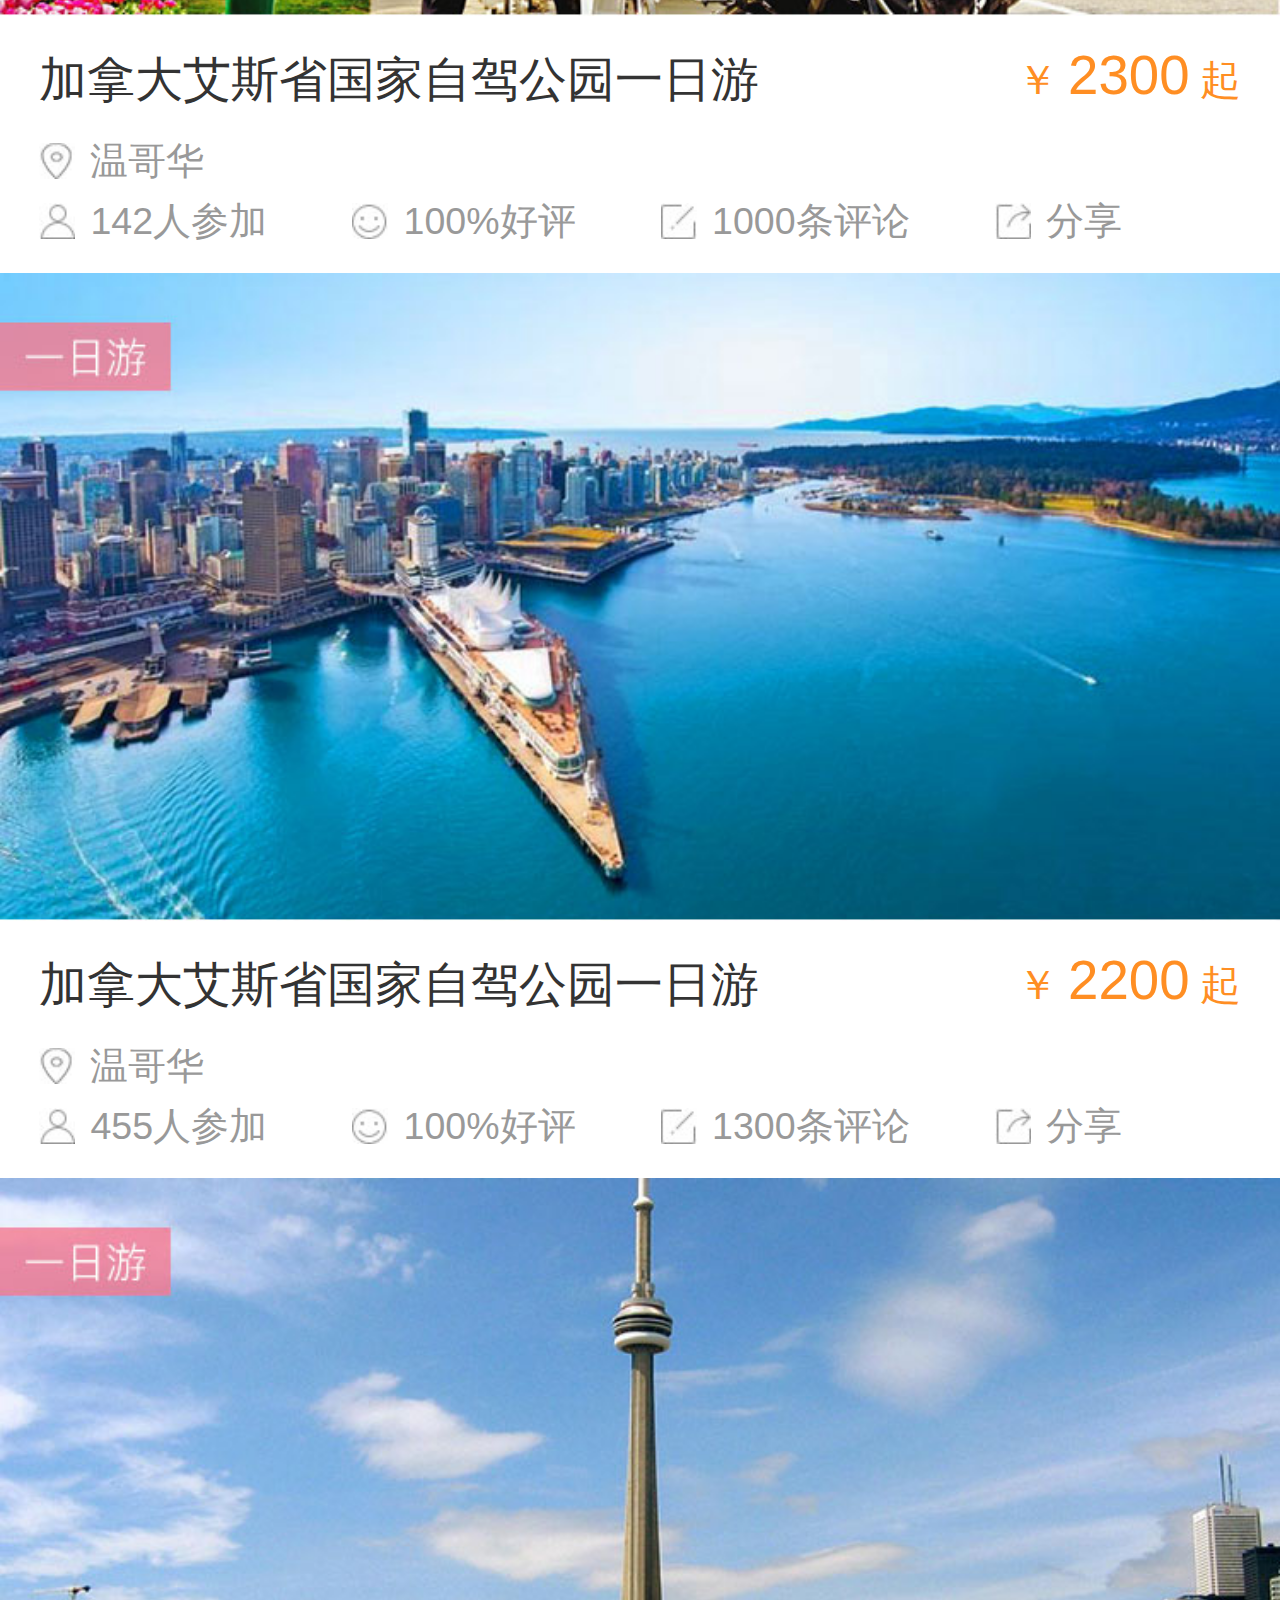
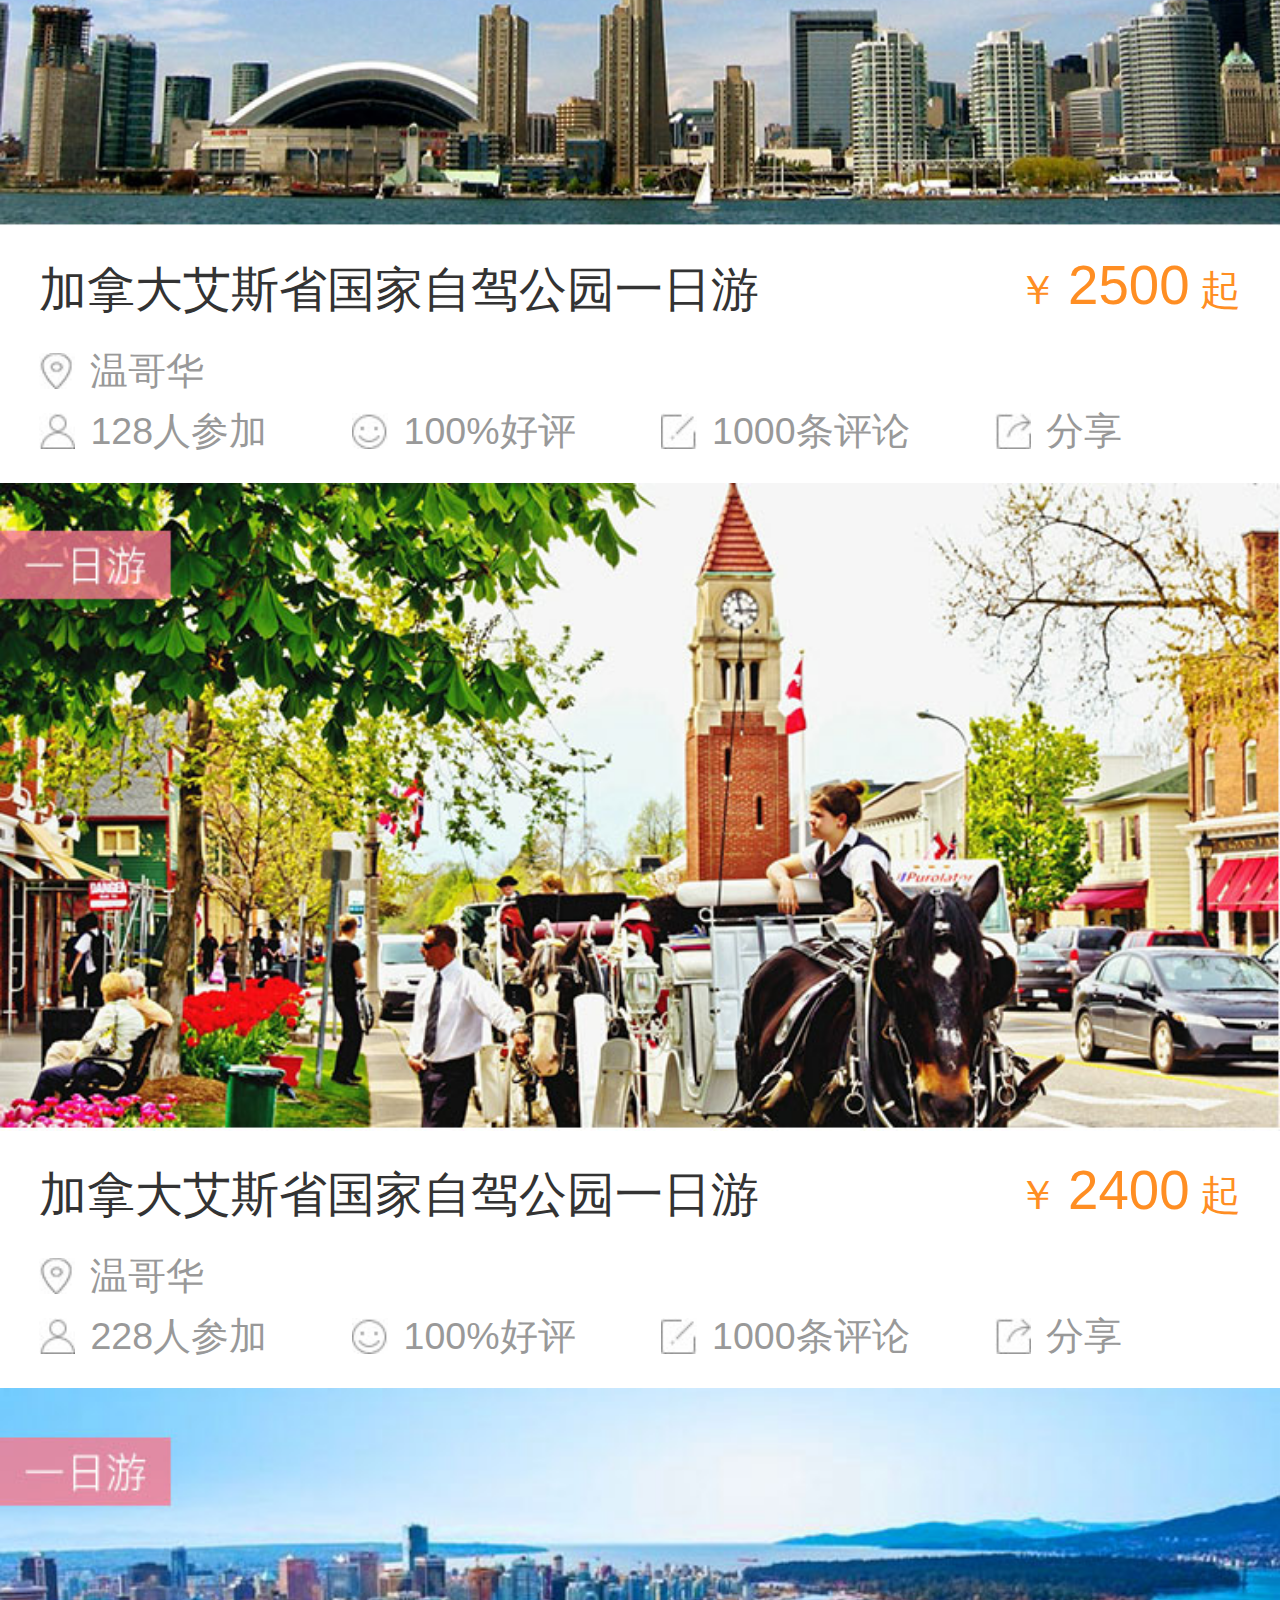
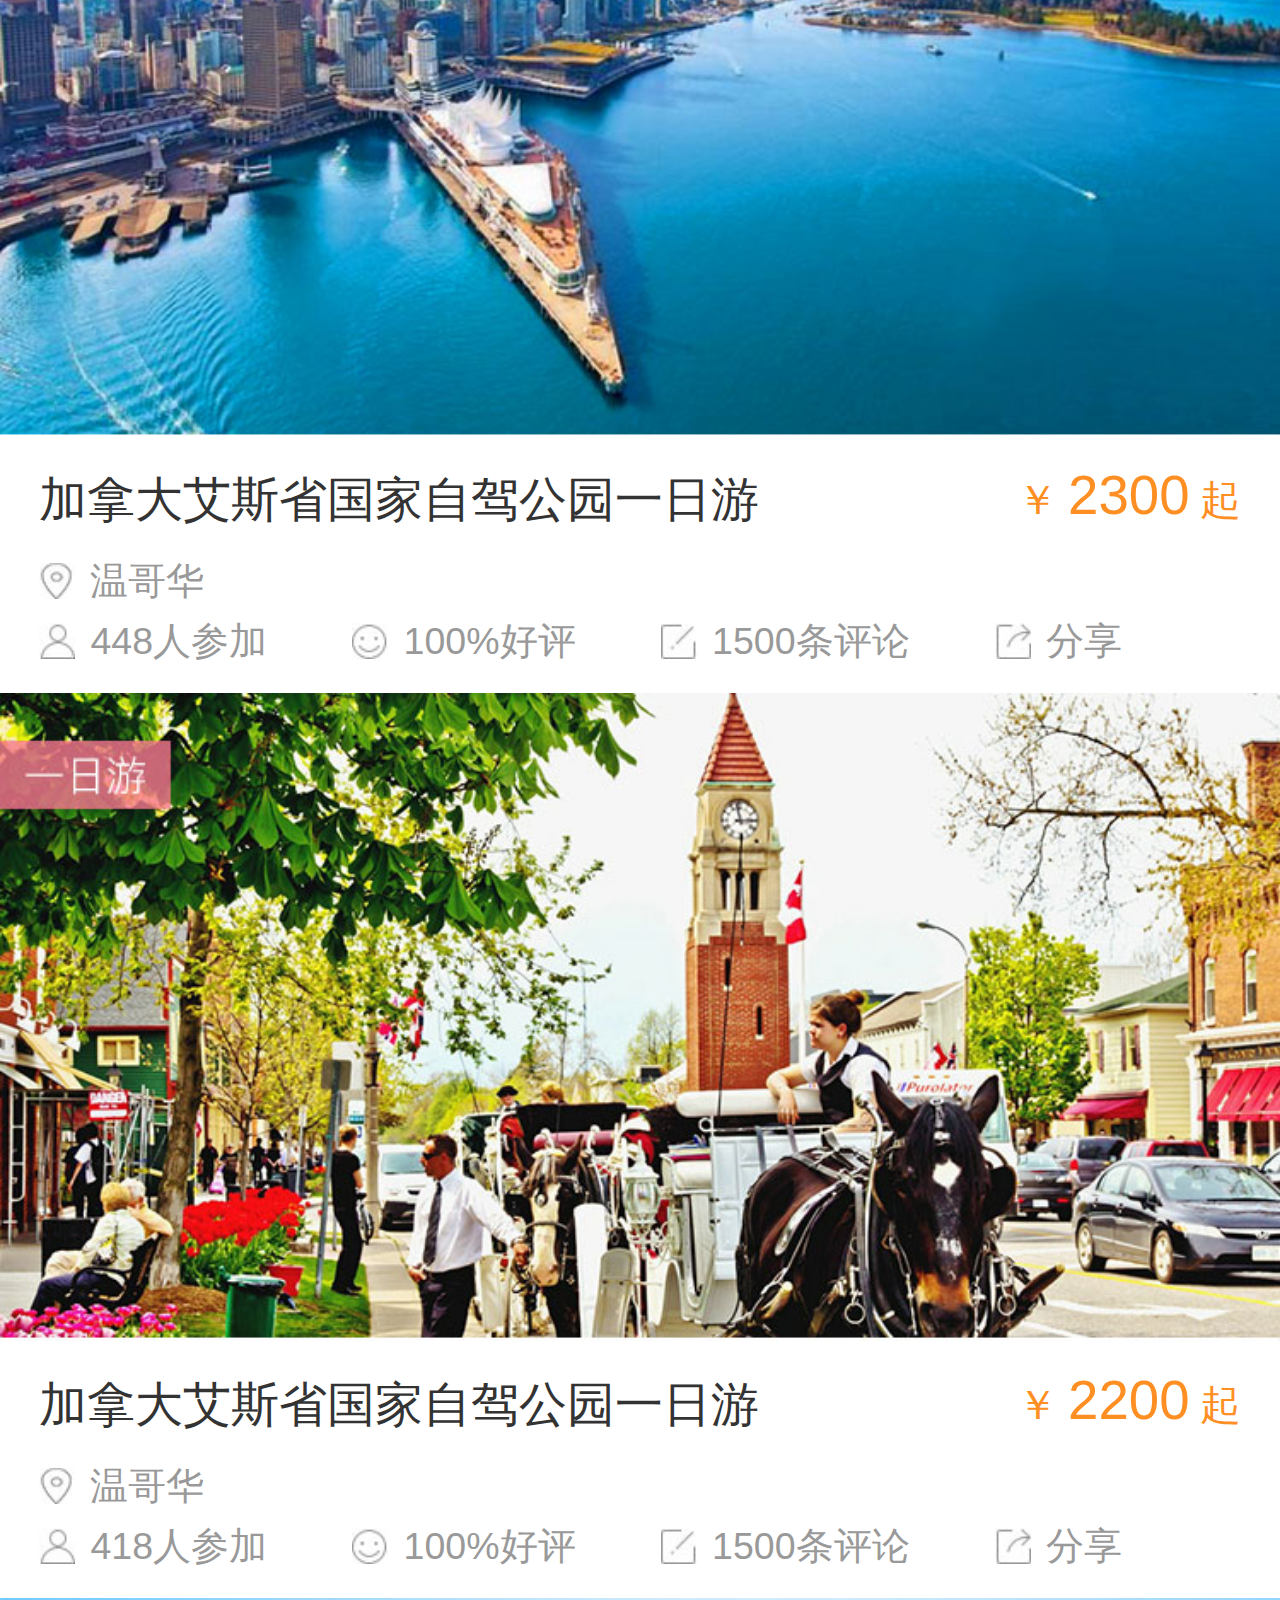
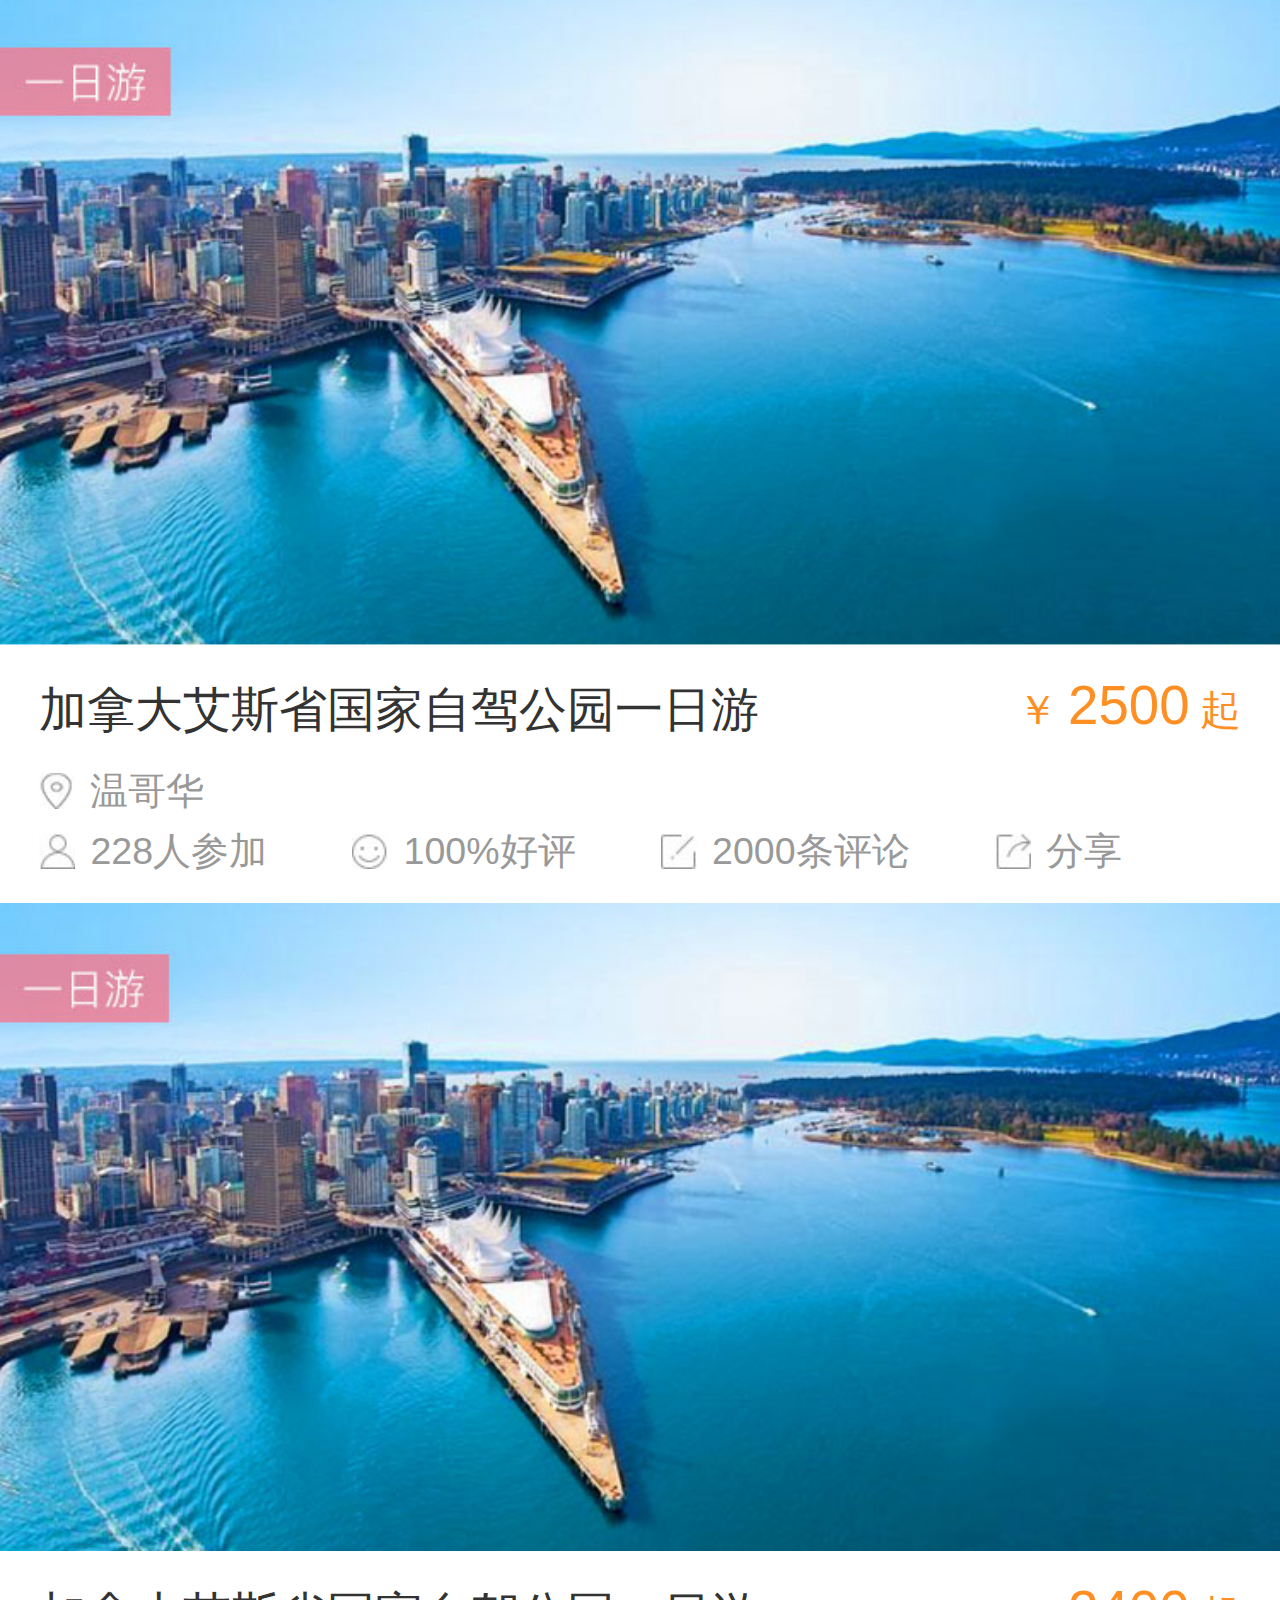
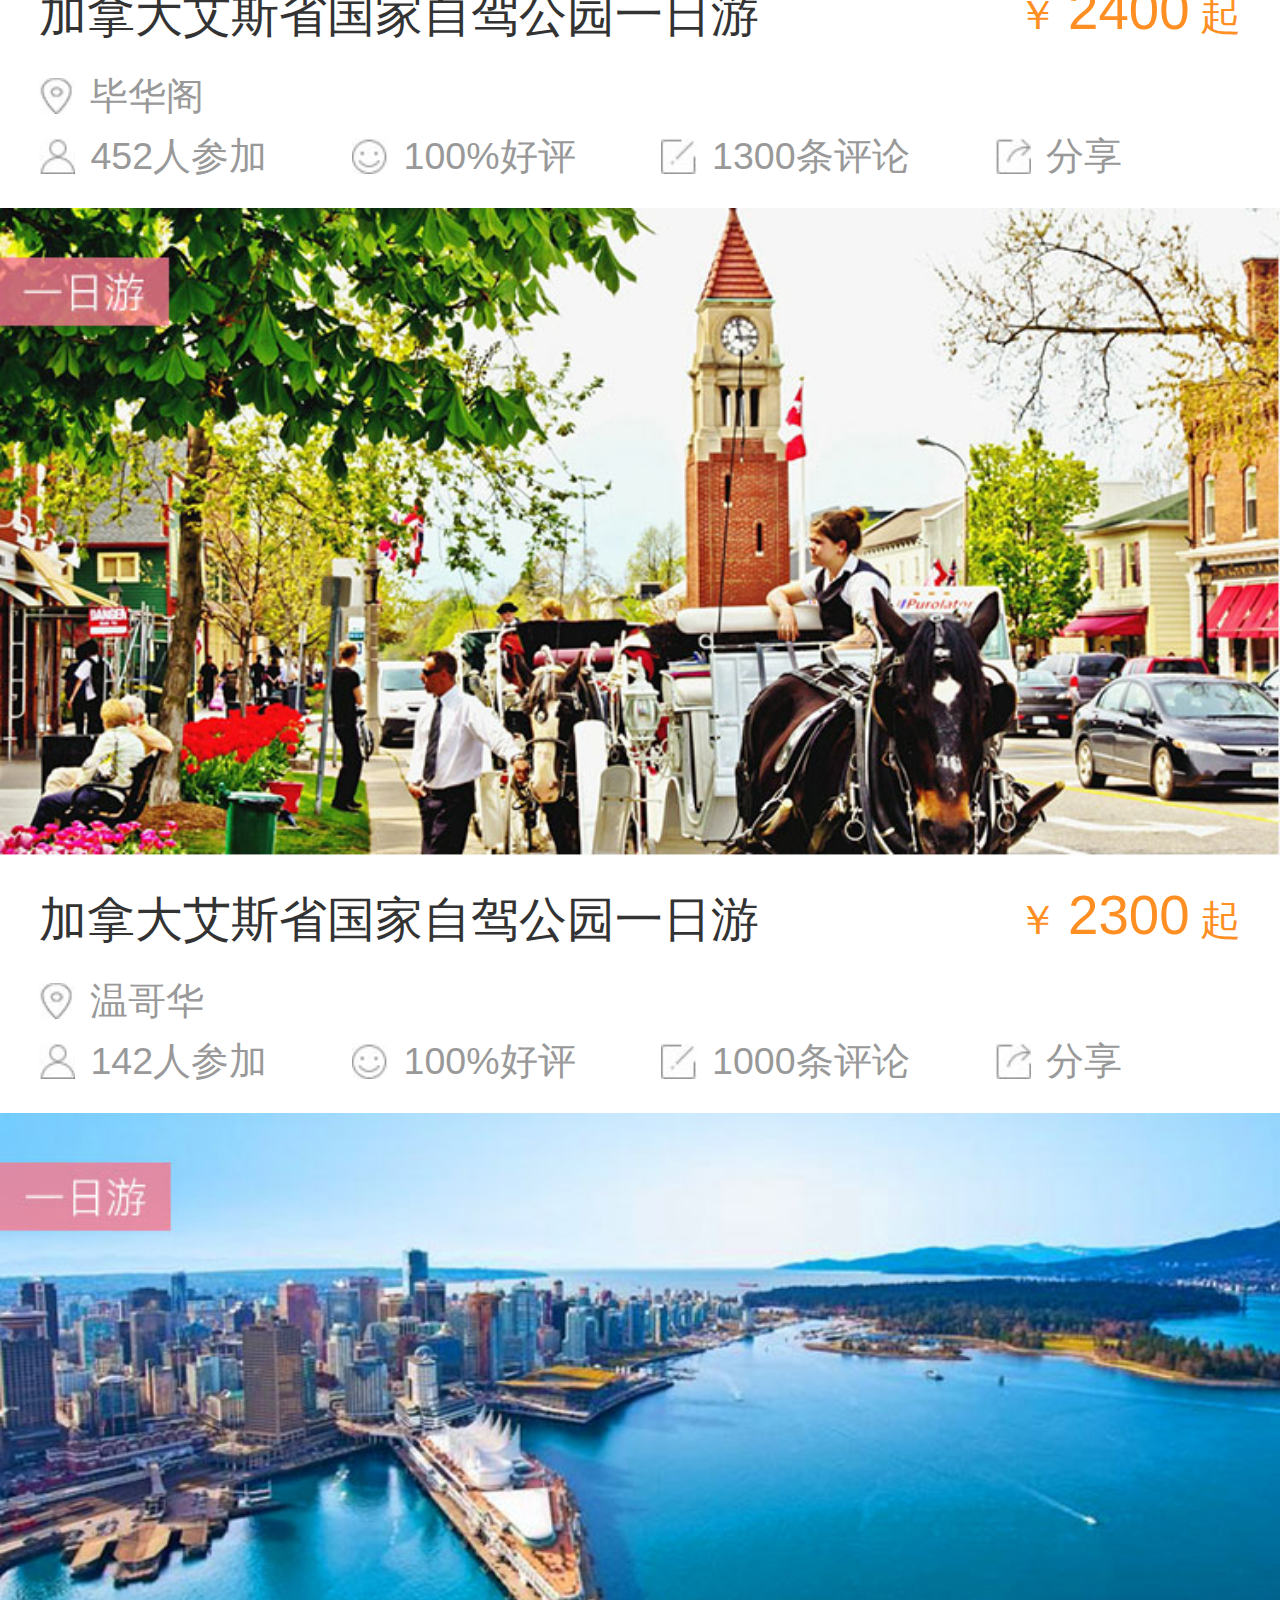
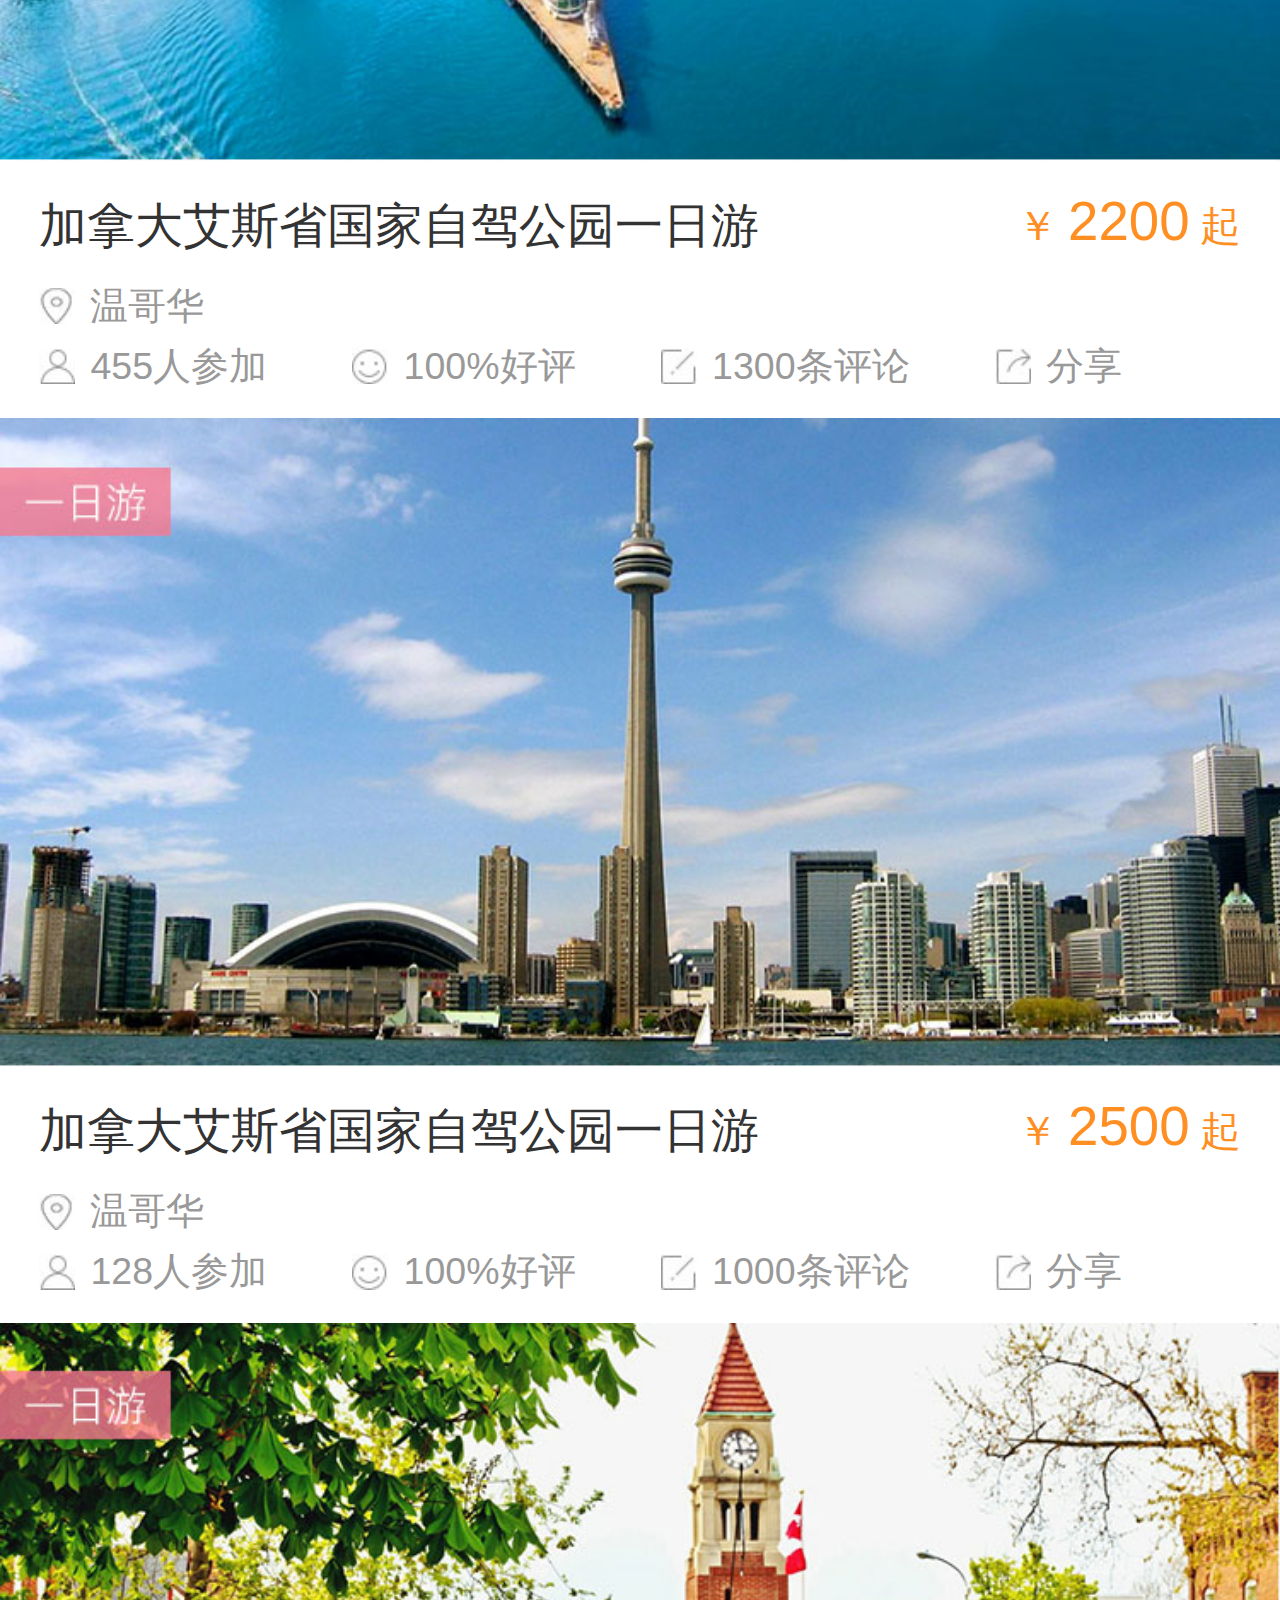
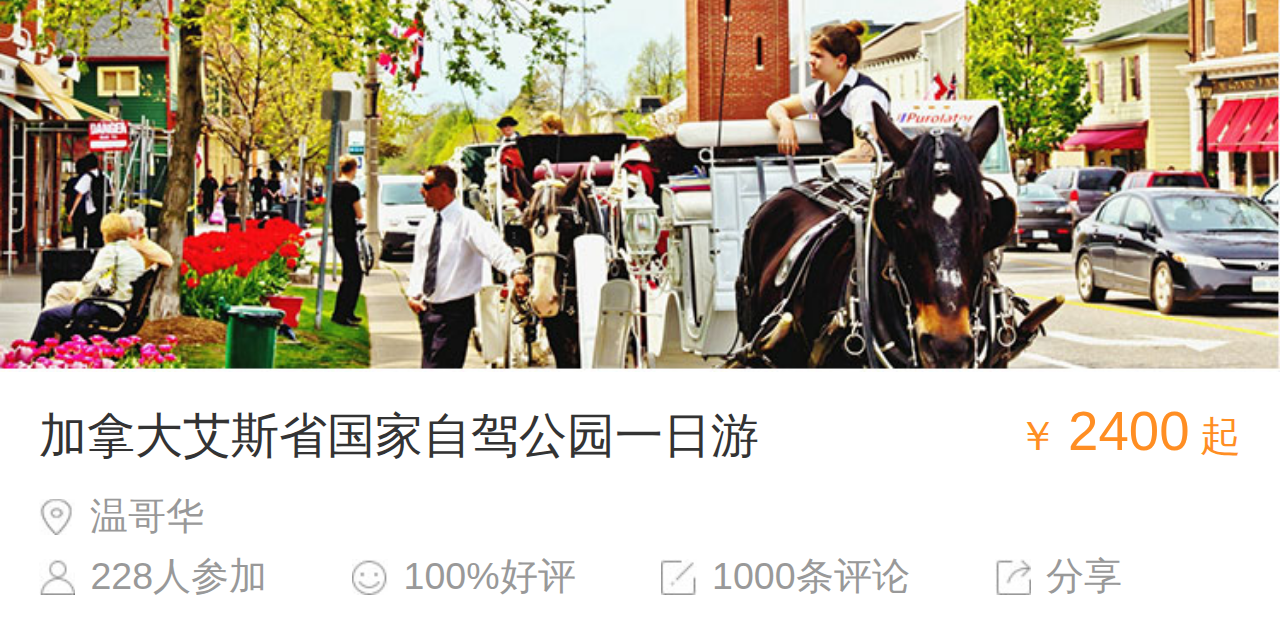
==== commit cac3a8b7: "22" ====
--- a/main.html
+++ b/main.html
@@ -4,7 +4,7 @@
     <meta charset="UTF-8">
     <meta name="viewport" content="width=device-width,initial-scale=1">
     <title>main</title>
-    <link rel="stylesheet" href="plugins/swiper.css"/>
+    <link rel="stylesheet" href="plugins/swiper/swiper.css"/>
     <link rel="stylesheet" href="css/style.css"/>
     <link rel="stylesheet" href="css/main.css"/>
 </head>
@@ -112,7 +112,7 @@
 </body>
 </html>
 <script src="js/jquery-3.1.0.min.js"></script>
-<script src="plugins/swiper-3.4.1.min.js"></script>
+<script src="plugins/swiper/swiper-3.4.1.min.js"></script>
 <script src="js/resize.js"></script>
 <script src="js/Maindata.js"></script>
 <script>
--- a/css/style.css
+++ b/css/style.css
@@ -1,5 +1,9 @@
+/*@font-face{
+	font-family:pingfang;
+	src:url("../fonts/PingFang.ttf")
+}*/
 body,h1,h2,h3,h4,h5,h6,dl,dd,dt,ol,ul,a,p{padding:0;margin:0;}
-body{font-family:"Microsoft Yahei",Arial,Helvetica,sans-serif;}
+body{font-family:"Microsoft YaHei",Arial,Helvetica,sans-serif;}
 ul li,ol li{list-style:none;}
 img,input{border:none;vertical-align:top;outline:none;}
 a{text-decoration:none;outline:none;}
@@ -10,4 +14,4 @@
 ::-webkit-input-placeholder {color:#fff;}
 ::-moz-placeholder{color:#fff}
 ::-moz-placeholder{color:#fff;}
-::-ms-input-placeholder{color:#fff;}+::-ms-input-placeholder{color:#fff;}
--- a/css/main.css
+++ b/css/main.css
@@ -107,7 +107,6 @@
   padding: 0 2.2rem;
   background-size: 0.86666667rem 0.86666667rem;
   color: #333;
-  font-weight: 600;
 }
 .main .title h4 span {
   font-size: 0.8rem;
@@ -131,6 +130,7 @@
   line-height: 1.83333333rem;
   height: 1.83333333rem;
   color: #333;
+  font-weight:normal;
 }
 .main ul li .top_info p {
   float: right;
@@ -149,7 +149,7 @@
 .main ul li .bot_info a {
   color: #999999;
   font-size: 0.73333333rem;
-  margin-right: 2rem;
+  margin-right: 1.66666667rem;
   padding-left: 1rem;
 }
 .main ul li .bot_info a.place {
